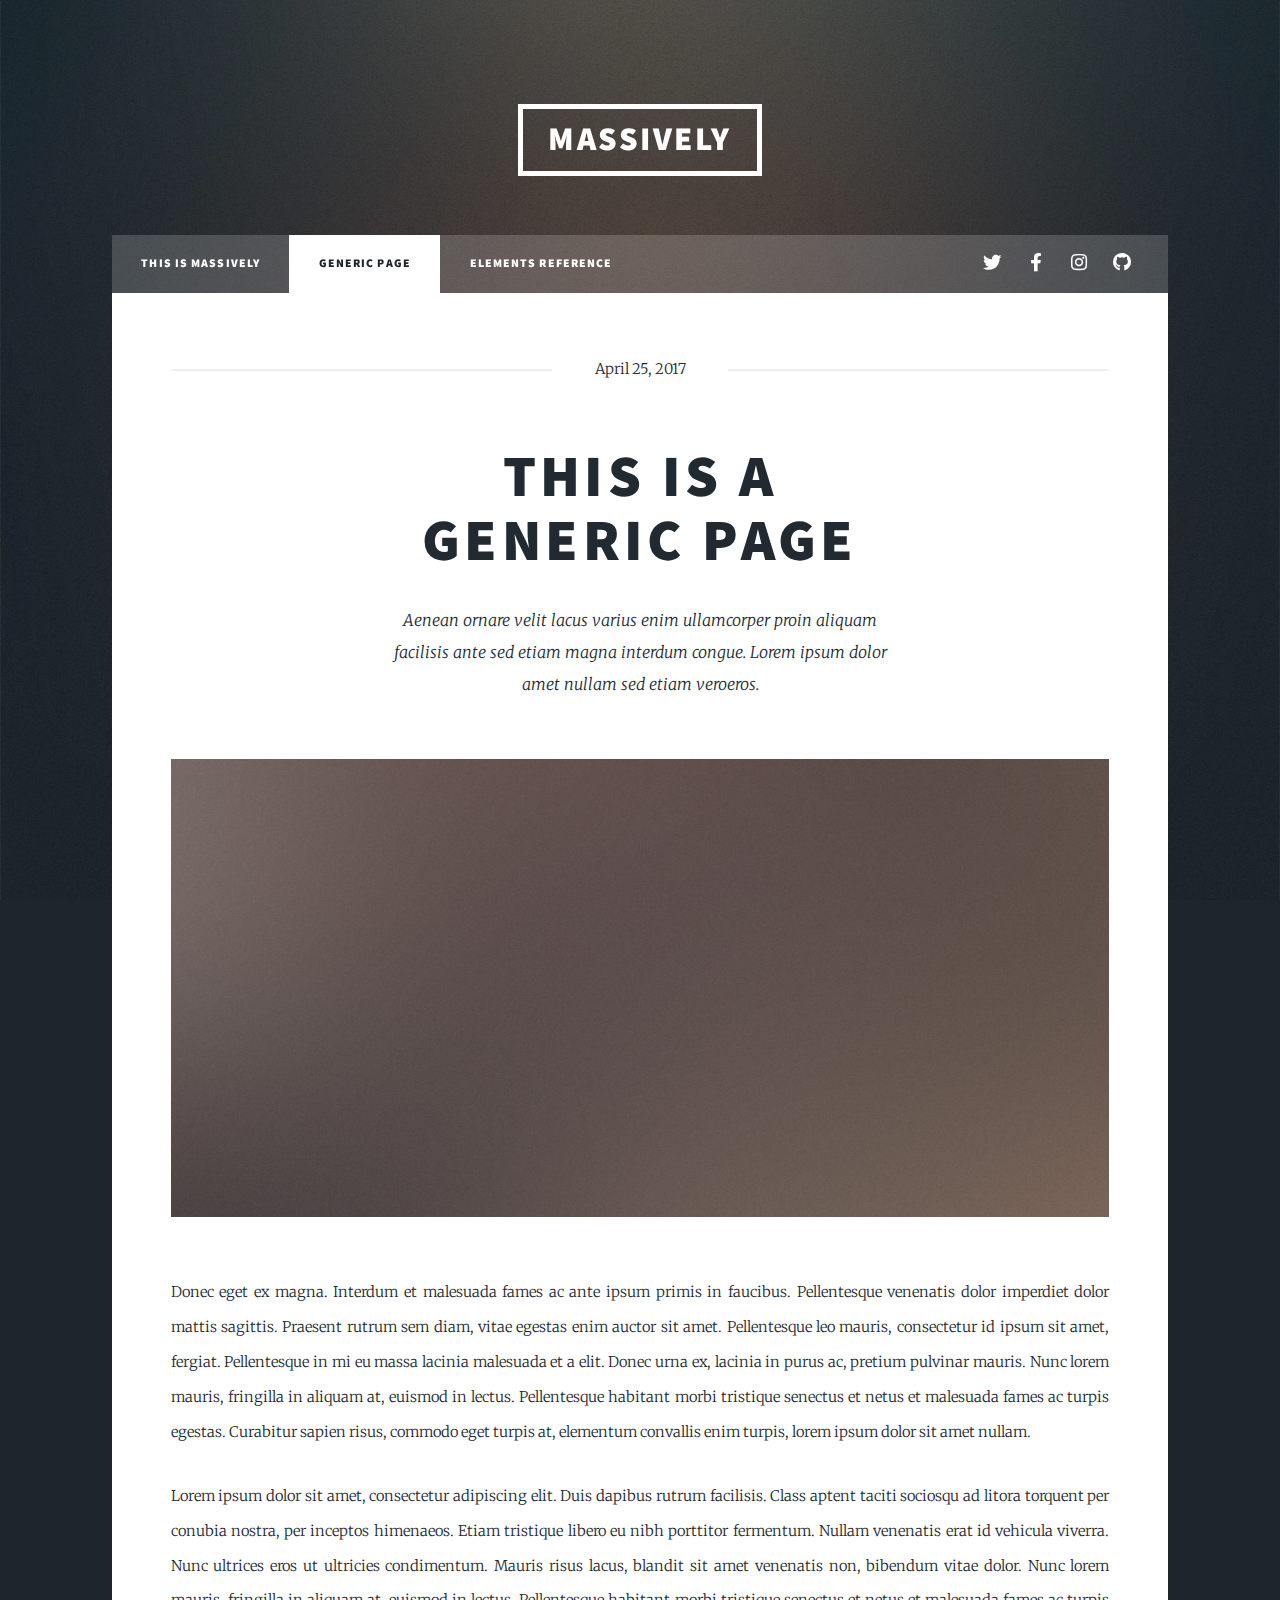
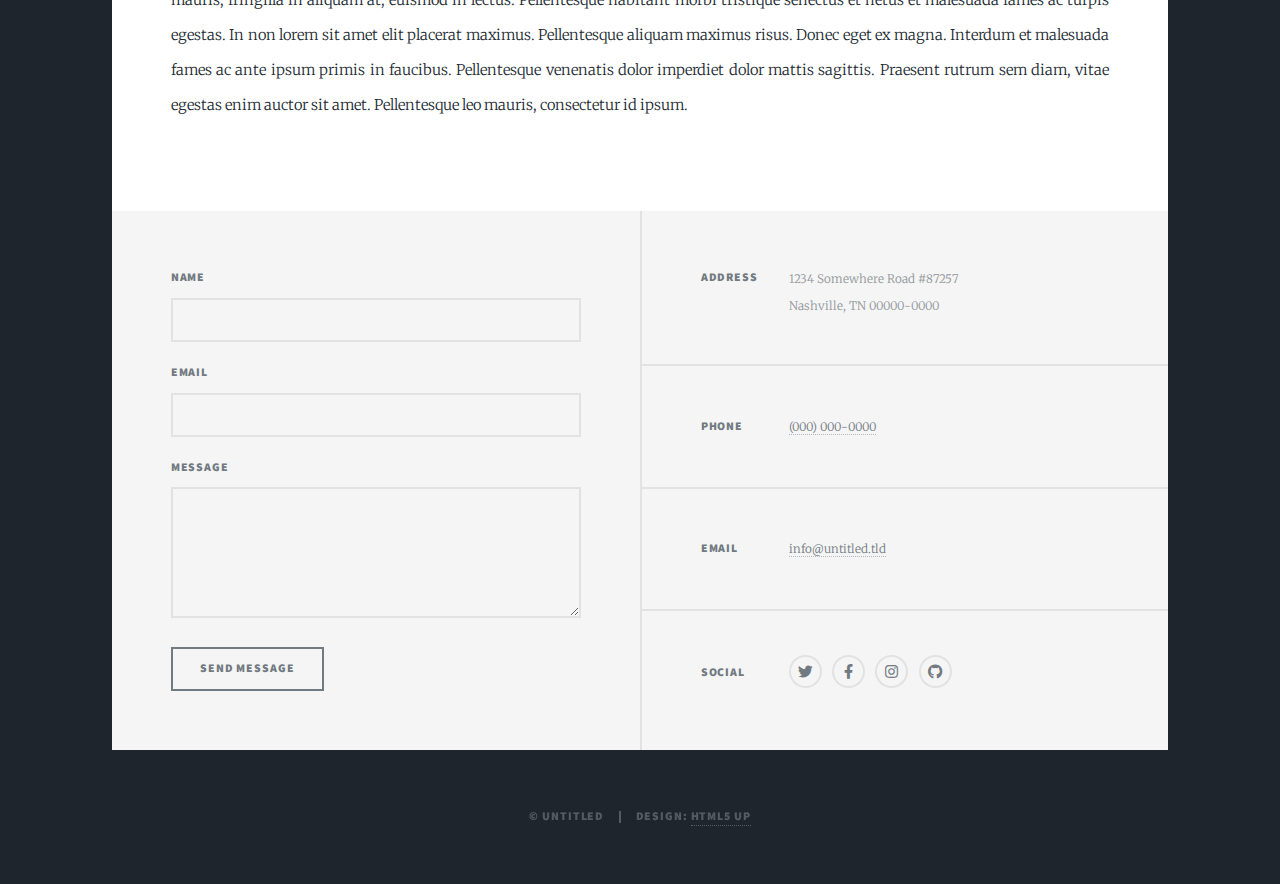
==== generic.html @ bb63575a "Add files via upload" ====
<!DOCTYPE HTML>
<!--
	Massively by HTML5 UP
	html5up.net | @ajlkn
	Free for personal and commercial use under the CCA 3.0 license (html5up.net/license)
-->
<html>
	<head>
		<title>Generic Page - Massively by HTML5 UP</title>
		<meta charset="utf-8" />
		<meta name="viewport" content="width=device-width, initial-scale=1, user-scalable=no" />
		<link rel="stylesheet" href="assets/css/main.css" />
		<noscript><link rel="stylesheet" href="assets/css/noscript.css" /></noscript>
	</head>
	<body class="is-preload">

		<!-- Wrapper -->
			<div id="wrapper">

				<!-- Header -->
					<header id="header">
						<a href="index.html" class="logo">Massively</a>
					</header>

				<!-- Nav -->
					<nav id="nav">
						<ul class="links">
							<li><a href="index.html">This is Massively</a></li>
							<li class="active"><a href="generic.html">Generic Page</a></li>
							<li><a href="elements.html">Elements Reference</a></li>
						</ul>
						<ul class="icons">
							<li><a href="#" class="icon brands fa-twitter"><span class="label">Twitter</span></a></li>
							<li><a href="#" class="icon brands fa-facebook-f"><span class="label">Facebook</span></a></li>
							<li><a href="#" class="icon brands fa-instagram"><span class="label">Instagram</span></a></li>
							<li><a href="#" class="icon brands fa-github"><span class="label">GitHub</span></a></li>
						</ul>
					</nav>

				<!-- Main -->
					<div id="main">

						<!-- Post -->
							<section class="post">
								<header class="major">
									<span class="date">April 25, 2017</span>
									<h1>This is a<br />
									Generic Page</h1>
									<p>Aenean ornare velit lacus varius enim ullamcorper proin aliquam<br />
									facilisis ante sed etiam magna interdum congue. Lorem ipsum dolor<br />
									amet nullam sed etiam veroeros.</p>
								</header>
								<div class="image main"><img src="images/pic01.jpg" alt="" /></div>
								<p>Donec eget ex magna. Interdum et malesuada fames ac ante ipsum primis in faucibus. Pellentesque venenatis dolor imperdiet dolor mattis sagittis. Praesent rutrum sem diam, vitae egestas enim auctor sit amet. Pellentesque leo mauris, consectetur id ipsum sit amet, fergiat. Pellentesque in mi eu massa lacinia malesuada et a elit. Donec urna ex, lacinia in purus ac, pretium pulvinar mauris. Nunc lorem mauris, fringilla in aliquam at, euismod in lectus. Pellentesque habitant morbi tristique senectus et netus et malesuada fames ac turpis egestas. Curabitur sapien risus, commodo eget turpis at, elementum convallis enim turpis, lorem ipsum dolor sit amet nullam.</p>
								<p>Lorem ipsum dolor sit amet, consectetur adipiscing elit. Duis dapibus rutrum facilisis. Class aptent taciti sociosqu ad litora torquent per conubia nostra, per inceptos himenaeos. Etiam tristique libero eu nibh porttitor fermentum. Nullam venenatis erat id vehicula viverra. Nunc ultrices eros ut ultricies condimentum. Mauris risus lacus, blandit sit amet venenatis non, bibendum vitae dolor. Nunc lorem mauris, fringilla in aliquam at, euismod in lectus. Pellentesque habitant morbi tristique senectus et netus et malesuada fames ac turpis egestas. In non lorem sit amet elit placerat maximus. Pellentesque aliquam maximus risus. Donec eget ex magna. Interdum et malesuada fames ac ante ipsum primis in faucibus. Pellentesque venenatis dolor imperdiet dolor mattis sagittis. Praesent rutrum sem diam, vitae egestas enim auctor sit amet. Pellentesque leo mauris, consectetur id ipsum.</p>
							</section>

					</div>

				<!-- Footer -->
					<footer id="footer">
						<section>
							<form method="post" action="#">
								<div class="fields">
									<div class="field">
										<label for="name">Name</label>
										<input type="text" name="name" id="name" />
									</div>
									<div class="field">
										<label for="email">Email</label>
										<input type="text" name="email" id="email" />
									</div>
									<div class="field">
										<label for="message">Message</label>
										<textarea name="message" id="message" rows="3"></textarea>
									</div>
								</div>
								<ul class="actions">
									<li><input type="submit" value="Send Message" /></li>
								</ul>
							</form>
						</section>
						<section class="split contact">
							<section class="alt">
								<h3>Address</h3>
								<p>1234 Somewhere Road #87257<br />
								Nashville, TN 00000-0000</p>
							</section>
							<section>
								<h3>Phone</h3>
								<p><a href="#">(000) 000-0000</a></p>
							</section>
							<section>
								<h3>Email</h3>
								<p><a href="#">info@untitled.tld</a></p>
							</section>
							<section>
								<h3>Social</h3>
								<ul class="icons alt">
									<li><a href="#" class="icon brands alt fa-twitter"><span class="label">Twitter</span></a></li>
									<li><a href="#" class="icon brands alt fa-facebook-f"><span class="label">Facebook</span></a></li>
									<li><a href="#" class="icon brands alt fa-instagram"><span class="label">Instagram</span></a></li>
									<li><a href="#" class="icon brands alt fa-github"><span class="label">GitHub</span></a></li>
								</ul>
							</section>
						</section>
					</footer>

				<!-- Copyright -->
					<div id="copyright">
						<ul><li>&copy; Untitled</li><li>Design: <a href="https://html5up.net">HTML5 UP</a></li></ul>
					</div>

			</div>

		<!-- Scripts -->
			<script src="assets/js/jquery.min.js"></script>
			<script src="assets/js/jquery.scrollex.min.js"></script>
			<script src="assets/js/jquery.scrolly.min.js"></script>
			<script src="assets/js/browser.min.js"></script>
			<script src="assets/js/breakpoints.min.js"></script>
			<script src="assets/js/util.js"></script>
			<script src="assets/js/main.js"></script>

	</body>
</html>
---- assets/css/main.css ----
@import url(fontawesome-all.min.css);
@import url("https://fonts.googleapis.com/css?family=Merriweather:300,700,300italic,700italic|Source+Sans+Pro:900");

/*
	Massively by HTML5 UP
	html5up.net | @ajlkn
	Free for personal and commercial use under the CCA 3.0 license (html5up.net/license)
*/

html, body, div, span, applet, object,
iframe, h1, h2, h3, h4, h5, h6, p, blockquote,
pre, a, abbr, acronym, address, big, cite,
code, del, dfn, em, img, ins, kbd, q, s, samp,
small, strike, strong, sub, sup, tt, var, b,
u, i, center, dl, dt, dd, ol, ul, li, fieldset,
form, label, legend, table, caption, tbody,
tfoot, thead, tr, th, td, article, aside,
canvas, details, embed, figure, figcaption,
footer, header, hgroup, menu, nav, output, ruby,
section, summary, time, mark, audio, video {
	margin: 0;
	padding: 0;
	border: 0;
	font-size: 100%;
	font: inherit;
	vertical-align: baseline;}

article, aside, details, figcaption, figure,
footer, header, hgroup, menu, nav, section {
	display: block;}

body {
	line-height: 1;
}

ol, ul {
	list-style: none;
}

blockquote, q {
	quotes: none;
}

	blockquote:before, blockquote:after, q:before, q:after {
		content: '';
		content: none;
	}

table {
	border-collapse: collapse;
	border-spacing: 0;
}

body {
	-webkit-text-size-adjust: none;
}

mark {
	background-color: transparent;
	color: inherit;
}

input::-moz-focus-inner {
	border: 0;
	padding: 0;
}

input, select, textarea {
	-moz-appearance: none;
	-webkit-appearance: none;
	-ms-appearance: none;
	appearance: none;
}

/* Basic */

	@-ms-viewport {
		width: device-width;
	}

	body {
		-ms-overflow-style: scrollbar;
	}

	@media screen and (max-width: 480px) {

		html, body {
			min-width: 320px;
		}

	}

	html {
		box-sizing: border-box;
	}

	*, *:before, *:after {
		box-sizing: inherit;
	}

	body {
		background-color: #1e252d;
	}

		body.is-preload *, body.is-preload *:before, body.is-preload *:after {
			-moz-animation: none !important;
			-webkit-animation: none !important;
			-ms-animation: none !important;
			animation: none !important;
			-moz-transition: none !important;
			-webkit-transition: none !important;
			-ms-transition: none !important;
			transition: none !important;
		}

/* Type */

	html {
		font-size: 16pt;
	}

		@media screen and (max-width: 1680px) {

			html {
				font-size: 12pt;
			}

		}

		@media screen and (max-width: 1280px) {

			html {
				font-size: 11pt;
			}

		}

		@media screen and (max-width: 360px) {

			html {
				font-size: 10pt;
			}

		}

	body {
		color: #212931;
	}

	body, input, select, textarea {
		font-family: "Merriweather", Georgia, serif;
		font-weight: 300;
		font-size: 1rem;
		line-height: 2.375;
	}

	a {
		-moz-transition: color 0.2s ease-in-out, background-color 0.2s ease-in-out, border-color 0.2s ease-in-out, box-shadow 0.2s ease-in-out;
		-webkit-transition: color 0.2s ease-in-out, background-color 0.2s ease-in-out, border-color 0.2s ease-in-out, box-shadow 0.2s ease-in-out;
		-ms-transition: color 0.2s ease-in-out, background-color 0.2s ease-in-out, border-color 0.2s ease-in-out, box-shadow 0.2s ease-in-out;
		transition: color 0.2s ease-in-out, background-color 0.2s ease-in-out, border-color 0.2s ease-in-out, box-shadow 0.2s ease-in-out;
		border-bottom: dotted 1px;
		text-decoration: none;
	}

		a:hover {
			border-bottom-color: transparent;
		}

	strong, b {
		font-weight: 600;
	}

	em, i {
		font-style: italic;
	}

	p {
		text-align: justify;
		margin: 0 0 2rem 0;
	}

	h1, h2, h3, h4, h5, h6 {
		font-family: "Source Sans Pro", Helvetica, sans-serif;
		font-weight: 900;
		line-height: 1.5;
		letter-spacing: 0.075em;
		text-transform: uppercase;
		margin: 0 0 1rem 0;
	}

		h1 a, h2 a, h3 a, h4 a, h5 a, h6 a {
			border-bottom: 0;
			color: inherit;
			text-decoration: none;
		}

	h1 {
		font-size: 4rem;
		line-height: 1.1;
		margin: 0 0 2rem 0;
	}

	h2 {
		font-size: 1.75rem;
		line-height: 1.3;
		margin: 0 0 1.5rem 0;
	}

	h3 {
		font-size: 1.25rem;
		margin: 0 0 1.5rem 0;
	}

	h4 {
		font-size: 1rem;
	}

	h5 {
		font-size: 0.9rem;
	}

	h6 {
		font-size: 0.8rem;
	}

	sub {
		font-size: 0.8rem;
		position: relative;
		top: 0.5rem;
	}

	sup {
		font-size: 0.8rem;
		position: relative;
		top: -0.5rem;
	}

	blockquote {
		border-left: solid 4px;
		font-style: italic;
		margin: 0 0 2rem 0;
		padding: 0.5rem 0 0.5rem 2rem;
	}

	code {
		border: solid 2px;
		font-family: "Courier New", monospace;
		font-size: 0.9rem;
		margin: 0 0.25rem;
		padding: 0.25rem 0.65rem;
	}

	pre {
		-webkit-overflow-scrolling: touch;
		font-family: "Courier New", monospace;
		font-size: 0.9rem;
		margin: 0 0 2rem 0;
	}

		pre code {
			display: block;
			line-height: 1.75;
			padding: 1rem 1.5rem;
			overflow-x: auto;
		}

	hr {
		border: 0;
		border-bottom: solid 2px;
		margin: 3rem 0;
	}

		hr.major {
			margin: 5rem 0;
		}

	.align-left {
		text-align: left;
	}

	.align-center {
		text-align: center;
	}

	.align-right {
		text-align: right;
	}

	input, select, textarea {
		color: #212931;
	}

	a {
		color: #212931;
		border-bottom-color: rgba(33, 41, 49, 0.5);
	}

		a:hover {
			border-bottom-color: transparent;
			color: #18bfef !important;
		}

	strong, b {
		color: #212931;
	}

	h1, h2, h3, h4, h5, h6 {
		color: #212931;
	}

	blockquote {
		border-left-color: #eeeeee;
	}

	code {
		background: rgba(220, 220, 220, 0.25);
		border-color: #eeeeee;
	}

	hr {
		border-bottom-color: #eeeeee;
	}

/* Row */

	.row {
		display: flex;
		flex-wrap: wrap;
		box-sizing: border-box;
		align-items: stretch;
	}

		.row > * {
			box-sizing: border-box;
		}

		.row.gtr-uniform > * > :last-child {
			margin-bottom: 0;
		}

		.row.aln-left {
			justify-content: flex-start;
		}

		.row.aln-center {
			justify-content: center;
		}

		.row.aln-right {
			justify-content: flex-end;
		}

		.row.aln-top {
			align-items: flex-start;
		}

		.row.aln-middle {
			align-items: center;
		}

		.row.aln-bottom {
			align-items: flex-end;
		}

		.row > .imp {
			order: -1;
		}

		.row > .col-1 {
			width: 8.33333%;
		}

		.row > .off-1 {
			margin-left: 8.33333%;
		}

		.row > .col-2 {
			width: 16.66667%;
		}

		.row > .off-2 {
			margin-left: 16.66667%;
		}

		.row > .col-3 {
			width: 25%;
		}

		.row > .off-3 {
			margin-left: 25%;
		}

		.row > .col-4 {
			width: 33.33333%;
		}

		.row > .off-4 {
			margin-left: 33.33333%;
		}

		.row > .col-5 {
			width: 41.66667%;
		}

		.row > .off-5 {
			margin-left: 41.66667%;
		}

		.row > .col-6 {
			width: 50%;
		}

		.row > .off-6 {
			margin-left: 50%;
		}

		.row > .col-7 {
			width: 58.33333%;
		}

		.row > .off-7 {
			margin-left: 58.33333%;
		}

		.row > .col-8 {
			width: 66.66667%;
		}

		.row > .off-8 {
			margin-left: 66.66667%;
		}

		.row > .col-9 {
			width: 75%;
		}

		.row > .off-9 {
			margin-left: 75%;
		}

		.row > .col-10 {
			width: 83.33333%;
		}

		.row > .off-10 {
			margin-left: 83.33333%;
		}

		.row > .col-11 {
			width: 91.66667%;
		}

		.row > .off-11 {
			margin-left: 91.66667%;
		}

		.row > .col-12 {
			width: 100%;
		}

		.row > .off-12 {
			margin-left: 100%;
		}

		.row.gtr-0 {
			margin-top: 0;
			margin-left: 0rem;
		}

			.row.gtr-0 > * {
				padding: 0 0 0 0rem;
			}

			.row.gtr-0.gtr-uniform {
				margin-top: 0rem;
			}

				.row.gtr-0.gtr-uniform > * {
					padding-top: 0rem;
				}

		.row.gtr-25 {
			margin-top: 0;
			margin-left: -0.375rem;
		}

			.row.gtr-25 > * {
				padding: 0 0 0 0.375rem;
			}

			.row.gtr-25.gtr-uniform {
				margin-top: -0.375rem;
			}

				.row.gtr-25.gtr-uniform > * {
					padding-top: 0.375rem;
				}

		.row.gtr-50 {
			margin-top: 0;
			margin-left: -0.75rem;
		}

			.row.gtr-50 > * {
				padding: 0 0 0 0.75rem;
			}

			.row.gtr-50.gtr-uniform {
				margin-top: -0.75rem;
			}

				.row.gtr-50.gtr-uniform > * {
					padding-top: 0.75rem;
				}

		.row {
			margin-top: 0;
			margin-left: -1.5rem;
		}

			.row > * {
				padding: 0 0 0 1.5rem;
			}

			.row.gtr-uniform {
				margin-top: -1.5rem;
			}

				.row.gtr-uniform > * {
					padding-top: 1.5rem;
				}

		.row.gtr-150 {
			margin-top: 0;
			margin-left: -2.25rem;
		}

			.row.gtr-150 > * {
				padding: 0 0 0 2.25rem;
			}

			.row.gtr-150.gtr-uniform {
				margin-top: -2.25rem;
			}

				.row.gtr-150.gtr-uniform > * {
					padding-top: 2.25rem;
				}

		.row.gtr-200 {
			margin-top: 0;
			margin-left: -3rem;
		}

			.row.gtr-200 > * {
				padding: 0 0 0 3rem;
			}

			.row.gtr-200.gtr-uniform {
				margin-top: -3rem;
			}

				.row.gtr-200.gtr-uniform > * {
					padding-top: 3rem;
				}

		@media screen and (max-width: 1680px) {

			.row {
				display: flex;
				flex-wrap: wrap;
				box-sizing: border-box;
				align-items: stretch;
			}

				.row > * {
					box-sizing: border-box;
				}

				.row.gtr-uniform > * > :last-child {
					margin-bottom: 0;
				}

				.row.aln-left {
					justify-content: flex-start;
				}

				.row.aln-center {
					justify-content: center;
				}

				.row.aln-right {
					justify-content: flex-end;
				}

				.row.aln-top {
					align-items: flex-start;
				}

				.row.aln-middle {
					align-items: center;
				}

				.row.aln-bottom {
					align-items: flex-end;
				}

				.row > .imp-xlarge {
					order: -1;
				}

				.row > .col-1-xlarge {
					width: 8.33333%;
				}

				.row > .off-1-xlarge {
					margin-left: 8.33333%;
				}

				.row > .col-2-xlarge {
					width: 16.66667%;
				}

				.row > .off-2-xlarge {
					margin-left: 16.66667%;
				}

				.row > .col-3-xlarge {
					width: 25%;
				}

				.row > .off-3-xlarge {
					margin-left: 25%;
				}

				.row > .col-4-xlarge {
					width: 33.33333%;
				}

				.row > .off-4-xlarge {
					margin-left: 33.33333%;
				}

				.row > .col-5-xlarge {
					width: 41.66667%;
				}

				.row > .off-5-xlarge {
					margin-left: 41.66667%;
				}

				.row > .col-6-xlarge {
					width: 50%;
				}

				.row > .off-6-xlarge {
					margin-left: 50%;
				}

				.row > .col-7-xlarge {
					width: 58.33333%;
				}

				.row > .off-7-xlarge {
					margin-left: 58.33333%;
				}

				.row > .col-8-xlarge {
					width: 66.66667%;
				}

				.row > .off-8-xlarge {
					margin-left: 66.66667%;
				}

				.row > .col-9-xlarge {
					width: 75%;
				}

				.row > .off-9-xlarge {
					margin-left: 75%;
				}

				.row > .col-10-xlarge {
					width: 83.33333%;
				}

				.row > .off-10-xlarge {
					margin-left: 83.33333%;
				}

				.row > .col-11-xlarge {
					width: 91.66667%;
				}

				.row > .off-11-xlarge {
					margin-left: 91.66667%;
				}

				.row > .col-12-xlarge {
					width: 100%;
				}

				.row > .off-12-xlarge {
					margin-left: 100%;
				}

				.row.gtr-0 {
					margin-top: 0;
					margin-left: 0rem;
				}

					.row.gtr-0 > * {
						padding: 0 0 0 0rem;
					}

					.row.gtr-0.gtr-uniform {
						margin-top: 0rem;
					}

						.row.gtr-0.gtr-uniform > * {
							padding-top: 0rem;
						}

				.row.gtr-25 {
					margin-top: 0;
					margin-left: -0.375rem;
				}

					.row.gtr-25 > * {
						padding: 0 0 0 0.375rem;
					}

					.row.gtr-25.gtr-uniform {
						margin-top: -0.375rem;
					}

						.row.gtr-25.gtr-uniform > * {
							padding-top: 0.375rem;
						}

				.row.gtr-50 {
					margin-top: 0;
					margin-left: -0.75rem;
				}

					.row.gtr-50 > * {
						padding: 0 0 0 0.75rem;
					}

					.row.gtr-50.gtr-uniform {
						margin-top: -0.75rem;
					}

						.row.gtr-50.gtr-uniform > * {
							padding-top: 0.75rem;
						}

				.row {
					margin-top: 0;
					margin-left: -1.5rem;
				}

					.row > * {
						padding: 0 0 0 1.5rem;
					}

					.row.gtr-uniform {
						margin-top: -1.5rem;
					}

						.row.gtr-uniform > * {
							padding-top: 1.5rem;
						}

				.row.gtr-150 {
					margin-top: 0;
					margin-left: -2.25rem;
				}

					.row.gtr-150 > * {
						padding: 0 0 0 2.25rem;
					}

					.row.gtr-150.gtr-uniform {
						margin-top: -2.25rem;
					}

						.row.gtr-150.gtr-uniform > * {
							padding-top: 2.25rem;
						}

				.row.gtr-200 {
					margin-top: 0;
					margin-left: -3rem;
				}

					.row.gtr-200 > * {
						padding: 0 0 0 3rem;
					}

					.row.gtr-200.gtr-uniform {
						margin-top: -3rem;
					}

						.row.gtr-200.gtr-uniform > * {
							padding-top: 3rem;
						}

		}

		@media screen and (max-width: 1280px) {

			.row {
				display: flex;
				flex-wrap: wrap;
				box-sizing: border-box;
				align-items: stretch;
			}

				.row > * {
					box-sizing: border-box;
				}

				.row.gtr-uniform > * > :last-child {
					margin-bottom: 0;
				}

				.row.aln-left {
					justify-content: flex-start;
				}

				.row.aln-center {
					justify-content: center;
				}

				.row.aln-right {
					justify-content: flex-end;
				}

				.row.aln-top {
					align-items: flex-start;
				}

				.row.aln-middle {
					align-items: center;
				}

				.row.aln-bottom {
					align-items: flex-end;
				}

				.row > .imp-large {
					order: -1;
				}

				.row > .col-1-large {
					width: 8.33333%;
				}

				.row > .off-1-large {
					margin-left: 8.33333%;
				}

				.row > .col-2-large {
					width: 16.66667%;
				}

				.row > .off-2-large {
					margin-left: 16.66667%;
				}

				.row > .col-3-large {
					width: 25%;
				}

				.row > .off-3-large {
					margin-left: 25%;
				}

				.row > .col-4-large {
					width: 33.33333%;
				}

				.row > .off-4-large {
					margin-left: 33.33333%;
				}

				.row > .col-5-large {
					width: 41.66667%;
				}

				.row > .off-5-large {
					margin-left: 41.66667%;
				}

				.row > .col-6-large {
					width: 50%;
				}

				.row > .off-6-large {
					margin-left: 50%;
				}

				.row > .col-7-large {
					width: 58.33333%;
				}

				.row > .off-7-large {
					margin-left: 58.33333%;
				}

				.row > .col-8-large {
					width: 66.66667%;
				}

				.row > .off-8-large {
					margin-left: 66.66667%;
				}

				.row > .col-9-large {
					width: 75%;
				}

				.row > .off-9-large {
					margin-left: 75%;
				}

				.row > .col-10-large {
					width: 83.33333%;
				}

				.row > .off-10-large {
					margin-left: 83.33333%;
				}

				.row > .col-11-large {
					width: 91.66667%;
				}

				.row > .off-11-large {
					margin-left: 91.66667%;
				}

				.row > .col-12-large {
					width: 100%;
				}

				.row > .off-12-large {
					margin-left: 100%;
				}

				.row.gtr-0 {
					margin-top: 0;
					margin-left: 0rem;
				}

					.row.gtr-0 > * {
						padding: 0 0 0 0rem;
					}

					.row.gtr-0.gtr-uniform {
						margin-top: 0rem;
					}

						.row.gtr-0.gtr-uniform > * {
							padding-top: 0rem;
						}

				.row.gtr-25 {
					margin-top: 0;
					margin-left: -0.375rem;
				}

					.row.gtr-25 > * {
						padding: 0 0 0 0.375rem;
					}

					.row.gtr-25.gtr-uniform {
						margin-top: -0.375rem;
					}

						.row.gtr-25.gtr-uniform > * {
							padding-top: 0.375rem;
						}

				.row.gtr-50 {
					margin-top: 0;
					margin-left: -0.75rem;
				}

					.row.gtr-50 > * {
						padding: 0 0 0 0.75rem;
					}

					.row.gtr-50.gtr-uniform {
						margin-top: -0.75rem;
					}

						.row.gtr-50.gtr-uniform > * {
							padding-top: 0.75rem;
						}

				.row {
					margin-top: 0;
					margin-left: -1.5rem;
				}

					.row > * {
						padding: 0 0 0 1.5rem;
					}

					.row.gtr-uniform {
						margin-top: -1.5rem;
					}

						.row.gtr-uniform > * {
							padding-top: 1.5rem;
						}

				.row.gtr-150 {
					margin-top: 0;
					margin-left: -2.25rem;
				}

					.row.gtr-150 > * {
						padding: 0 0 0 2.25rem;
					}

					.row.gtr-150.gtr-uniform {
						margin-top: -2.25rem;
					}

						.row.gtr-150.gtr-uniform > * {
							padding-top: 2.25rem;
						}

				.row.gtr-200 {
					margin-top: 0;
					margin-left: -3rem;
				}

					.row.gtr-200 > * {
						padding: 0 0 0 3rem;
					}

					.row.gtr-200.gtr-uniform {
						margin-top: -3rem;
					}

						.row.gtr-200.gtr-uniform > * {
							padding-top: 3rem;
						}

		}

		@media screen and (max-width: 980px) {

			.row {
				display: flex;
				flex-wrap: wrap;
				box-sizing: border-box;
				align-items: stretch;
			}

				.row > * {
					box-sizing: border-box;
				}

				.row.gtr-uniform > * > :last-child {
					margin-bottom: 0;
				}

				.row.aln-left {
					justify-content: flex-start;
				}

				.row.aln-center {
					justify-content: center;
				}

				.row.aln-right {
					justify-content: flex-end;
				}

				.row.aln-top {
					align-items: flex-start;
				}

				.row.aln-middle {
					align-items: center;
				}

				.row.aln-bottom {
					align-items: flex-end;
				}

				.row > .imp-medium {
					order: -1;
				}

				.row > .col-1-medium {
					width: 8.33333%;
				}

				.row > .off-1-medium {
					margin-left: 8.33333%;
				}

				.row > .col-2-medium {
					width: 16.66667%;
				}

				.row > .off-2-medium {
					margin-left: 16.66667%;
				}

				.row > .col-3-medium {
					width: 25%;
				}

				.row > .off-3-medium {
					margin-left: 25%;
				}

				.row > .col-4-medium {
					width: 33.33333%;
				}

				.row > .off-4-medium {
					margin-left: 33.33333%;
				}

				.row > .col-5-medium {
					width: 41.66667%;
				}

				.row > .off-5-medium {
					margin-left: 41.66667%;
				}

				.row > .col-6-medium {
					width: 50%;
				}

				.row > .off-6-medium {
					margin-left: 50%;
				}

				.row > .col-7-medium {
					width: 58.33333%;
				}

				.row > .off-7-medium {
					margin-left: 58.33333%;
				}

				.row > .col-8-medium {
					width: 66.66667%;
				}

				.row > .off-8-medium {
					margin-left: 66.66667%;
				}

				.row > .col-9-medium {
					width: 75%;
				}

				.row > .off-9-medium {
					margin-left: 75%;
				}

				.row > .col-10-medium {
					width: 83.33333%;
				}

				.row > .off-10-medium {
					margin-left: 83.33333%;
				}

				.row > .col-11-medium {
					width: 91.66667%;
				}

				.row > .off-11-medium {
					margin-left: 91.66667%;
				}

				.row > .col-12-medium {
					width: 100%;
				}

				.row > .off-12-medium {
					margin-left: 100%;
				}

				.row.gtr-0 {
					margin-top: 0;
					margin-left: 0rem;
				}

					.row.gtr-0 > * {
						padding: 0 0 0 0rem;
					}

					.row.gtr-0.gtr-uniform {
						margin-top: 0rem;
					}

						.row.gtr-0.gtr-uniform > * {
							padding-top: 0rem;
						}

				.row.gtr-25 {
					margin-top: 0;
					margin-left: -0.375rem;
				}

					.row.gtr-25 > * {
						padding: 0 0 0 0.375rem;
					}

					.row.gtr-25.gtr-uniform {
						margin-top: -0.375rem;
					}

						.row.gtr-25.gtr-uniform > * {
							padding-top: 0.375rem;
						}

				.row.gtr-50 {
					margin-top: 0;
					margin-left: -0.75rem;
				}

					.row.gtr-50 > * {
						padding: 0 0 0 0.75rem;
					}

					.row.gtr-50.gtr-uniform {
						margin-top: -0.75rem;
					}

						.row.gtr-50.gtr-uniform > * {
							padding-top: 0.75rem;
						}

				.row {
					margin-top: 0;
					margin-left: -1.5rem;
				}

					.row > * {
						padding: 0 0 0 1.5rem;
					}

					.row.gtr-uniform {
						margin-top: -1.5rem;
					}

						.row.gtr-uniform > * {
							padding-top: 1.5rem;
						}

				.row.gtr-150 {
					margin-top: 0;
					margin-left: -2.25rem;
				}

					.row.gtr-150 > * {
						padding: 0 0 0 2.25rem;
					}

					.row.gtr-150.gtr-uniform {
						margin-top: -2.25rem;
					}

						.row.gtr-150.gtr-uniform > * {
							padding-top: 2.25rem;
						}

				.row.gtr-200 {
					margin-top: 0;
					margin-left: -3rem;
				}

					.row.gtr-200 > * {
						padding: 0 0 0 3rem;
					}

					.row.gtr-200.gtr-uniform {
						margin-top: -3rem;
					}

						.row.gtr-200.gtr-uniform > * {
							padding-top: 3rem;
						}

		}

		@media screen and (max-width: 736px) {

			.row {
				display: flex;
				flex-wrap: wrap;
				box-sizing: border-box;
				align-items: stretch;
			}

				.row > * {
					box-sizing: border-box;
				}

				.row.gtr-uniform > * > :last-child {
					margin-bottom: 0;
				}

				.row.aln-left {
					justify-content: flex-start;
				}

				.row.aln-center {
					justify-content: center;
				}

				.row.aln-right {
					justify-content: flex-end;
				}

				.row.aln-top {
					align-items: flex-start;
				}

				.row.aln-middle {
					align-items: center;
				}

				.row.aln-bottom {
					align-items: flex-end;
				}

				.row > .imp-small {
					order: -1;
				}

				.row > .col-1-small {
					width: 8.33333%;
				}

				.row > .off-1-small {
					margin-left: 8.33333%;
				}

				.row > .col-2-small {
					width: 16.66667%;
				}

				.row > .off-2-small {
					margin-left: 16.66667%;
				}

				.row > .col-3-small {
					width: 25%;
				}

				.row > .off-3-small {
					margin-left: 25%;
				}

				.row > .col-4-small {
					width: 33.33333%;
				}

				.row > .off-4-small {
					margin-left: 33.33333%;
				}

				.row > .col-5-small {
					width: 41.66667%;
				}

				.row > .off-5-small {
					margin-left: 41.66667%;
				}

				.row > .col-6-small {
					width: 50%;
				}

				.row > .off-6-small {
					margin-left: 50%;
				}

				.row > .col-7-small {
					width: 58.33333%;
				}

				.row > .off-7-small {
					margin-left: 58.33333%;
				}

				.row > .col-8-small {
					width: 66.66667%;
				}

				.row > .off-8-small {
					margin-left: 66.66667%;
				}

				.row > .col-9-small {
					width: 75%;
				}

				.row > .off-9-small {
					margin-left: 75%;
				}

				.row > .col-10-small {
					width: 83.33333%;
				}

				.row > .off-10-small {
					margin-left: 83.33333%;
				}

				.row > .col-11-small {
					width: 91.66667%;
				}

				.row > .off-11-small {
					margin-left: 91.66667%;
				}

				.row > .col-12-small {
					width: 100%;
				}

				.row > .off-12-small {
					margin-left: 100%;
				}

				.row.gtr-0 {
					margin-top: 0;
					margin-left: 0rem;
				}

					.row.gtr-0 > * {
						padding: 0 0 0 0rem;
					}

					.row.gtr-0.gtr-uniform {
						margin-top: 0rem;
					}

						.row.gtr-0.gtr-uniform > * {
							padding-top: 0rem;
						}

				.row.gtr-25 {
					margin-top: 0;
					margin-left: -0.375rem;
				}

					.row.gtr-25 > * {
						padding: 0 0 0 0.375rem;
					}

					.row.gtr-25.gtr-uniform {
						margin-top: -0.375rem;
					}

						.row.gtr-25.gtr-uniform > * {
							padding-top: 0.375rem;
						}

				.row.gtr-50 {
					margin-top: 0;
					margin-left: -0.75rem;
				}

					.row.gtr-50 > * {
						padding: 0 0 0 0.75rem;
					}

					.row.gtr-50.gtr-uniform {
						margin-top: -0.75rem;
					}

						.row.gtr-50.gtr-uniform > * {
							padding-top: 0.75rem;
						}

				.row {
					margin-top: 0;
					margin-left: -1.5rem;
				}

					.row > * {
						padding: 0 0 0 1.5rem;
					}

					.row.gtr-uniform {
						margin-top: -1.5rem;
					}

						.row.gtr-uniform > * {
							padding-top: 1.5rem;
						}

				.row.gtr-150 {
					margin-top: 0;
					margin-left: -2.25rem;
				}

					.row.gtr-150 > * {
						padding: 0 0 0 2.25rem;
					}

					.row.gtr-150.gtr-uniform {
						margin-top: -2.25rem;
					}

						.row.gtr-150.gtr-uniform > * {
							padding-top: 2.25rem;
						}

				.row.gtr-200 {
					margin-top: 0;
					margin-left: -3rem;
				}

					.row.gtr-200 > * {
						padding: 0 0 0 3rem;
					}

					.row.gtr-200.gtr-uniform {
						margin-top: -3rem;
					}

						.row.gtr-200.gtr-uniform > * {
							padding-top: 3rem;
						}

		}

		@media screen and (max-width: 480px) {

			.row {
				display: flex;
				flex-wrap: wrap;
				box-sizing: border-box;
				align-items: stretch;
			}

				.row > * {
					box-sizing: border-box;
				}

				.row.gtr-uniform > * > :last-child {
					margin-bottom: 0;
				}

				.row.aln-left {
					justify-content: flex-start;
				}

				.row.aln-center {
					justify-content: center;
				}

				.row.aln-right {
					justify-content: flex-end;
				}

				.row.aln-top {
					align-items: flex-start;
				}

				.row.aln-middle {
					align-items: center;
				}

				.row.aln-bottom {
					align-items: flex-end;
				}

				.row > .imp-xsmall {
					order: -1;
				}

				.row > .col-1-xsmall {
					width: 8.33333%;
				}

				.row > .off-1-xsmall {
					margin-left: 8.33333%;
				}

				.row > .col-2-xsmall {
					width: 16.66667%;
				}

				.row > .off-2-xsmall {
					margin-left: 16.66667%;
				}

				.row > .col-3-xsmall {
					width: 25%;
				}

				.row > .off-3-xsmall {
					margin-left: 25%;
				}

				.row > .col-4-xsmall {
					width: 33.33333%;
				}

				.row > .off-4-xsmall {
					margin-left: 33.33333%;
				}

				.row > .col-5-xsmall {
					width: 41.66667%;
				}

				.row > .off-5-xsmall {
					margin-left: 41.66667%;
				}

				.row > .col-6-xsmall {
					width: 50%;
				}

				.row > .off-6-xsmall {
					margin-left: 50%;
				}

				.row > .col-7-xsmall {
					width: 58.33333%;
				}

				.row > .off-7-xsmall {
					margin-left: 58.33333%;
				}

				.row > .col-8-xsmall {
					width: 66.66667%;
				}

				.row > .off-8-xsmall {
					margin-left: 66.66667%;
				}

				.row > .col-9-xsmall {
					width: 75%;
				}

				.row > .off-9-xsmall {
					margin-left: 75%;
				}

				.row > .col-10-xsmall {
					width: 83.33333%;
				}

				.row > .off-10-xsmall {
					margin-left: 83.33333%;
				}

				.row > .col-11-xsmall {
					width: 91.66667%;
				}

				.row > .off-11-xsmall {
					margin-left: 91.66667%;
				}

				.row > .col-12-xsmall {
					width: 100%;
				}

				.row > .off-12-xsmall {
					margin-left: 100%;
				}

				.row.gtr-0 {
					margin-top: 0;
					margin-left: 0rem;
				}

					.row.gtr-0 > * {
						padding: 0 0 0 0rem;
					}

					.row.gtr-0.gtr-uniform {
						margin-top: 0rem;
					}

						.row.gtr-0.gtr-uniform > * {
							padding-top: 0rem;
						}

				.row.gtr-25 {
					margin-top: 0;
					margin-left: -0.375rem;
				}

					.row.gtr-25 > * {
						padding: 0 0 0 0.375rem;
					}

					.row.gtr-25.gtr-uniform {
						margin-top: -0.375rem;
					}

						.row.gtr-25.gtr-uniform > * {
							padding-top: 0.375rem;
						}

				.row.gtr-50 {
					margin-top: 0;
					margin-left: -0.75rem;
				}

					.row.gtr-50 > * {
						padding: 0 0 0 0.75rem;
					}

					.row.gtr-50.gtr-uniform {
						margin-top: -0.75rem;
					}

						.row.gtr-50.gtr-uniform > * {
							padding-top: 0.75rem;
						}

				.row {
					margin-top: 0;
					margin-left: -1.5rem;
				}

					.row > * {
						padding: 0 0 0 1.5rem;
					}

					.row.gtr-uniform {
						margin-top: -1.5rem;
					}

						.row.gtr-uniform > * {
							padding-top: 1.5rem;
						}

				.row.gtr-150 {
					margin-top: 0;
					margin-left: -2.25rem;
				}

					.row.gtr-150 > * {
						padding: 0 0 0 2.25rem;
					}

					.row.gtr-150.gtr-uniform {
						margin-top: -2.25rem;
					}

						.row.gtr-150.gtr-uniform > * {
							padding-top: 2.25rem;
						}

				.row.gtr-200 {
					margin-top: 0;
					margin-left: -3rem;
				}

					.row.gtr-200 > * {
						padding: 0 0 0 3rem;
					}

					.row.gtr-200.gtr-uniform {
						margin-top: -3rem;
					}

						.row.gtr-200.gtr-uniform > * {
							padding-top: 3rem;
						}

		}

		@media screen and (max-width: 360px) {

			.row {
				display: flex;
				flex-wrap: wrap;
				box-sizing: border-box;
				align-items: stretch;
			}

				.row > * {
					box-sizing: border-box;
				}

				.row.gtr-uniform > * > :last-child {
					margin-bottom: 0;
				}

				.row.aln-left {
					justify-content: flex-start;
				}

				.row.aln-center {
					justify-content: center;
				}

				.row.aln-right {
					justify-content: flex-end;
				}

				.row.aln-top {
					align-items: flex-start;
				}

				.row.aln-middle {
					align-items: center;
				}

				.row.aln-bottom {
					align-items: flex-end;
				}

				.row > .imp-xxsmall {
					order: -1;
				}

				.row > .col-1-xxsmall {
					width: 8.33333%;
				}

				.row > .off-1-xxsmall {
					margin-left: 8.33333%;
				}

				.row > .col-2-xxsmall {
					width: 16.66667%;
				}

				.row > .off-2-xxsmall {
					margin-left: 16.66667%;
				}

				.row > .col-3-xxsmall {
					width: 25%;
				}

				.row > .off-3-xxsmall {
					margin-left: 25%;
				}

				.row > .col-4-xxsmall {
					width: 33.33333%;
				}

				.row > .off-4-xxsmall {
					margin-left: 33.33333%;
				}

				.row > .col-5-xxsmall {
					width: 41.66667%;
				}

				.row > .off-5-xxsmall {
					margin-left: 41.66667%;
				}

				.row > .col-6-xxsmall {
					width: 50%;
				}

				.row > .off-6-xxsmall {
					margin-left: 50%;
				}

				.row > .col-7-xxsmall {
					width: 58.33333%;
				}

				.row > .off-7-xxsmall {
					margin-left: 58.33333%;
				}

				.row > .col-8-xxsmall {
					width: 66.66667%;
				}

				.row > .off-8-xxsmall {
					margin-left: 66.66667%;
				}

				.row > .col-9-xxsmall {
					width: 75%;
				}

				.row > .off-9-xxsmall {
					margin-left: 75%;
				}

				.row > .col-10-xxsmall {
					width: 83.33333%;
				}

				.row > .off-10-xxsmall {
					margin-left: 83.33333%;
				}

				.row > .col-11-xxsmall {
					width: 91.66667%;
				}

				.row > .off-11-xxsmall {
					margin-left: 91.66667%;
				}

				.row > .col-12-xxsmall {
					width: 100%;
				}

				.row > .off-12-xxsmall {
					margin-left: 100%;
				}

				.row.gtr-0 {
					margin-top: 0;
					margin-left: 0rem;
				}

					.row.gtr-0 > * {
						padding: 0 0 0 0rem;
					}

					.row.gtr-0.gtr-uniform {
						margin-top: 0rem;
					}

						.row.gtr-0.gtr-uniform > * {
							padding-top: 0rem;
						}

				.row.gtr-25 {
					margin-top: 0;
					margin-left: -0.375rem;
				}

					.row.gtr-25 > * {
						padding: 0 0 0 0.375rem;
					}

					.row.gtr-25.gtr-uniform {
						margin-top: -0.375rem;
					}

						.row.gtr-25.gtr-uniform > * {
							padding-top: 0.375rem;
						}

				.row.gtr-50 {
					margin-top: 0;
					margin-left: -0.75rem;
				}

					.row.gtr-50 > * {
						padding: 0 0 0 0.75rem;
					}

					.row.gtr-50.gtr-uniform {
						margin-top: -0.75rem;
					}

						.row.gtr-50.gtr-uniform > * {
							padding-top: 0.75rem;
						}

				.row {
					margin-top: 0;
					margin-left: -1.5rem;
				}

					.row > * {
						padding: 0 0 0 1.5rem;
					}

					.row.gtr-uniform {
						margin-top: -1.5rem;
					}

						.row.gtr-uniform > * {
							padding-top: 1.5rem;
						}

				.row.gtr-150 {
					margin-top: 0;
					margin-left: -2.25rem;
				}

					.row.gtr-150 > * {
						padding: 0 0 0 2.25rem;
					}

					.row.gtr-150.gtr-uniform {
						margin-top: -2.25rem;
					}

						.row.gtr-150.gtr-uniform > * {
							padding-top: 2.25rem;
						}

				.row.gtr-200 {
					margin-top: 0;
					margin-left: -3rem;
				}

					.row.gtr-200 > * {
						padding: 0 0 0 3rem;
					}

					.row.gtr-200.gtr-uniform {
						margin-top: -3rem;
					}

						.row.gtr-200.gtr-uniform > * {
							padding-top: 3rem;
						}

		}

/* Box */

	.box {
		border: solid 2px;
		margin-bottom: 2rem;
		padding: 1.5rem;
	}

		.box > :last-child,
		.box > :last-child > :last-child,
		.box > :last-child > :last-child > :last-child {
			margin-bottom: 0;
		}

		.box.alt {
			border: 0;
			border-radius: 0;
			padding: 0;
		}

	.box {
		border-color: #eeeeee;
	}

/* Button */

	input[type="submit"],
	input[type="reset"],
	input[type="button"],
	button,
	.button {
		-moz-appearance: none;
		-webkit-appearance: none;
		-ms-appearance: none;
		appearance: none;
		-moz-transition: background-color 0.2s ease-in-out, box-shadow 0.2s ease-in-out, color 0.2s ease-in-out;
		-webkit-transition: background-color 0.2s ease-in-out, box-shadow 0.2s ease-in-out, color 0.2s ease-in-out;
		-ms-transition: background-color 0.2s ease-in-out, box-shadow 0.2s ease-in-out, color 0.2s ease-in-out;
		transition: background-color 0.2s ease-in-out, box-shadow 0.2s ease-in-out, color 0.2s ease-in-out;
		border: 0;
		border-radius: 0;
		cursor: pointer;
		display: inline-block;
		font-family: "Source Sans Pro", Helvetica, sans-serif;
		font-size: 0.8rem;
		font-weight: 900;
		letter-spacing: 0.075em;
		height: 3rem;
		line-height: 3rem;
		padding: 0 2rem;
		text-align: center;
		text-decoration: none;
		text-transform: uppercase;
		white-space: nowrap;
	}

		input[type="submit"].icon:before,
		input[type="reset"].icon:before,
		input[type="button"].icon:before,
		button.icon:before,
		.button.icon:before {
			margin-right: 0.5rem;
		}

		input[type="submit"].icon.solo,
		input[type="reset"].icon.solo,
		input[type="button"].icon.solo,
		button.icon.solo,
		.button.icon.solo {
			position: relative;
			width: 4rem;
			height: 4rem;
			line-height: 4rem;
			border-radius: 4rem;
			text-indent: 4rem;
			overflow: hidden;
			padding: 0;
			white-space: nowrap;
		}

			input[type="submit"].icon.solo:before,
			input[type="reset"].icon.solo:before,
			input[type="button"].icon.solo:before,
			button.icon.solo:before,
			.button.icon.solo:before {
				position: absolute;
				display: block;
				top: 0;
				left: 0;
				width: inherit;
				height: inherit;
				line-height: inherit;
				font-size: 1.25rem;
				margin-right: 0;
				text-align: center;
				text-indent: 0;
			}

		input[type="submit"].fit,
		input[type="reset"].fit,
		input[type="button"].fit,
		button.fit,
		.button.fit {
			width: 100%;
		}

		input[type="submit"].small,
		input[type="reset"].small,
		input[type="button"].small,
		button.small,
		.button.small {
			font-size: 0.7rem;
			height: 2.5rem;
			line-height: 2.5rem;
			padding: 0 1.5rem;
		}

		input[type="submit"].large,
		input[type="reset"].large,
		input[type="button"].large,
		button.large,
		.button.large {
			font-size: 0.9rem;
			height: 3.5rem;
			line-height: 3.5rem;
			padding: 0 2.75rem;
		}

		@media screen and (max-width: 980px) {

			input[type="submit"],
			input[type="reset"],
			input[type="button"],
			button,
			.button {
				font-size: 0.9rem;
				height: 3.25rem;
				line-height: 3.25rem;
			}

				input[type="submit"].large,
				input[type="reset"].large,
				input[type="button"].large,
				button.large,
				.button.large {
					font-size: 1rem;
					height: 3.75rem;
					line-height: 3.75rem;
				}

		}

		input[type="submit"].disabled, input[type="submit"]:disabled,
		input[type="reset"].disabled,
		input[type="reset"]:disabled,
		input[type="button"].disabled,
		input[type="button"]:disabled,
		button.disabled,
		button:disabled,
		.button.disabled,
		.button:disabled {
			pointer-events: none;
			opacity: 0.25;
		}

	input[type="submit"],
	input[type="reset"],
	input[type="button"],
	button,
	.button {
		background-color: transparent;
		box-shadow: inset 0 0 0 2px #212931;
		color: #212931 !important;
	}

		input[type="submit"]:hover,
		input[type="reset"]:hover,
		input[type="button"]:hover,
		button:hover,
		.button:hover {
			box-shadow: inset 0 0 0 2px #18bfef;
			color: #18bfef !important;
		}

		input[type="submit"].primary,
		input[type="reset"].primary,
		input[type="button"].primary,
		button.primary,
		.button.primary {
			background-color: #212931;
			box-shadow: none;
			color: #ffffff !important;
		}

			input[type="submit"].primary:hover,
			input[type="reset"].primary:hover,
			input[type="button"].primary:hover,
			button.primary:hover,
			.button.primary:hover {
				background-color: #18bfef;
			}

/* Form */

	form {
		margin: 0 0 2rem 0;
	}

		form > :last-child {
			margin-bottom: 0;
		}

		form > .fields {
			display: -moz-flex;
			display: -webkit-flex;
			display: -ms-flex;
			display: flex;
			-moz-flex-wrap: wrap;
			-webkit-flex-wrap: wrap;
			-ms-flex-wrap: wrap;
			flex-wrap: wrap;
			width: calc(100% + 3rem);
			margin: -1.5rem 0 2rem -1.5rem;
		}

			form > .fields > .field {
				-moz-flex-grow: 0;
				-webkit-flex-grow: 0;
				-ms-flex-grow: 0;
				flex-grow: 0;
				-moz-flex-shrink: 0;
				-webkit-flex-shrink: 0;
				-ms-flex-shrink: 0;
				flex-shrink: 0;
				padding: 1.5rem 0 0 1.5rem;
				width: calc(100% - 1.5rem);
			}

				form > .fields > .field.half {
					width: calc(50% - 0.75rem);
				}

				form > .fields > .field.third {
					width: calc(100%/3 - 0.5rem);
				}

				form > .fields > .field.quarter {
					width: calc(25% - 0.375rem);
				}

		@media screen and (max-width: 480px) {

			form > .fields {
				width: calc(100% + 3rem);
				margin: -1.5rem 0 2rem -1.5rem;
			}

				form > .fields > .field {
					padding: 1.5rem 0 0 1.5rem;
					width: calc(100% - 1.5rem);
				}

					form > .fields > .field.half {
						width: calc(100% - 1.5rem);
					}

					form > .fields > .field.third {
						width: calc(100% - 1.5rem);
					}

					form > .fields > .field.quarter {
						width: calc(100% - 1.5rem);
					}

		}

	label {
		display: block;
		font-family: "Source Sans Pro", Helvetica, sans-serif;
		font-weight: 900;
		line-height: 1.5;
		letter-spacing: 0.075em;
		font-size: 0.8rem;
		text-transform: uppercase;
		margin: 0 0 0.75rem 0;
	}

		@media screen and (max-width: 980px) {

			label {
				font-size: 0.9rem;
			}

		}

	input[type="text"],
	input[type="password"],
	input[type="email"],
	select,
	textarea {
		-moz-appearance: none;
		-webkit-appearance: none;
		-ms-appearance: none;
		appearance: none;
		background: transparent;
		border-radius: 0;
		border: solid 2px;
		color: inherit;
		display: block;
		outline: 0;
		padding: 0 1rem;
		text-decoration: none;
		width: 100%;
	}

		input[type="text"]:invalid,
		input[type="password"]:invalid,
		input[type="email"]:invalid,
		select:invalid,
		textarea:invalid {
			box-shadow: none;
		}

	select {
		background-size: 1.25rem;
		background-repeat: no-repeat;
		background-position: calc(100% - 1rem) center;
		height: 3rem;
		padding-right: 3rem;
		text-overflow: ellipsis;
	}

		select:focus::-ms-value {
			background-color: transparent;
		}

		select::-ms-expand {
			display: none;
		}

	input[type="text"],
	input[type="password"],
	input[type="email"],
	select {
		height: 3rem;
	}

	textarea {
		padding: 0.75rem 1rem;
	}

	input[type="checkbox"],
	input[type="radio"] {
		-moz-appearance: none;
		-webkit-appearance: none;
		-ms-appearance: none;
		appearance: none;
		display: block;
		float: left;
		margin-right: -2rem;
		opacity: 0;
		width: 1rem;
		z-index: -1;
	}

		input[type="checkbox"] + label,
		input[type="radio"] + label {
			text-decoration: none;
			cursor: pointer;
			display: inline-block;
			font-size: 1rem;
			letter-spacing: 0;
			font-family: "Merriweather", Georgia, serif;
			text-transform: none;
			font-weight: 300;
			padding-left: 2.8rem;
			padding-right: 1rem;
			position: relative;
		}

			input[type="checkbox"] + label:before,
			input[type="radio"] + label:before {
				-moz-osx-font-smoothing: grayscale;
				-webkit-font-smoothing: antialiased;
				display: inline-block;
				font-style: normal;
				font-variant: normal;
				text-rendering: auto;
				line-height: 1;
				text-transform: none !important;
				font-family: 'Font Awesome 5 Free';
				font-weight: 900;
			}

			input[type="checkbox"] + label:before,
			input[type="radio"] + label:before {
				border-radius: 0;
				border: solid 2px;
				content: '';
				display: inline-block;
				font-size: 0.8rem;
				height: 1.8rem;
				left: 0;
				line-height: 1.65rem;
				position: absolute;
				text-align: center;
				top: -0.125rem;
				width: 1.8rem;
			}

		input[type="checkbox"]:checked + label:before,
		input[type="radio"]:checked + label:before {
			content: '\f00c';
		}

	input[type="checkbox"] + label:before {
		border-radius: 0;
	}

	input[type="radio"] + label:before {
		border-radius: 100%;
	}

	::-webkit-input-placeholder {
		opacity: 1.0;
	}

	:-moz-placeholder {
		opacity: 1.0;
	}

	::-moz-placeholder {
		opacity: 1.0;
	}

	:-ms-input-placeholder {
		opacity: 1.0;
	}

	label {
		color: #212931;
	}

	input[type="text"],
	input[type="password"],
	input[type="email"],
	select,
	textarea {
		border-color: #eeeeee;
	}

		input[type="text"]:focus,
		input[type="password"]:focus,
		input[type="email"]:focus,
		select:focus,
		textarea:focus {
			border-color: #18bfef;
		}

	select {
		background-image: url("data:image/svg+xml;charset=utf8,%3Csvg xmlns='http://www.w3.org/2000/svg' width='40' height='40' preserveAspectRatio='none' viewBox='0 0 40 40'%3E%3Cpath d='M9.4,12.3l10.4,10.4l10.4-10.4c0.2-0.2,0.5-0.4,0.9-0.4c0.3,0,0.6,0.1,0.9,0.4l3.3,3.3c0.2,0.2,0.4,0.5,0.4,0.9 c0,0.4-0.1,0.6-0.4,0.9L20.7,31.9c-0.2,0.2-0.5,0.4-0.9,0.4c-0.3,0-0.6-0.1-0.9-0.4L4.3,17.3c-0.2-0.2-0.4-0.5-0.4-0.9 c0-0.4,0.1-0.6,0.4-0.9l3.3-3.3c0.2-0.2,0.5-0.4,0.9-0.4S9.1,12.1,9.4,12.3z' fill='%23eeeeee' /%3E%3C/svg%3E");
	}

		select option {
			background-color: #ffffff;
			color: #212931;
		}

	.select-wrapper:before {
		color: #eeeeee;
	}

	input[type="checkbox"] + label,
	input[type="radio"] + label {
		color: #212931;
	}

		input[type="checkbox"] + label:before,
		input[type="radio"] + label:before {
			border-color: #eeeeee;
		}

	input[type="checkbox"]:checked + label:before,
	input[type="radio"]:checked + label:before {
		background-color: #212931;
		border-color: #212931;
		color: #ffffff;
	}

	input[type="checkbox"]:focus + label:before,
	input[type="radio"]:focus + label:before {
		border-color: #18bfef;
	}

	::-webkit-input-placeholder {
		color: #909498 !important;
	}

	:-moz-placeholder {
		color: #909498 !important;
	}

	::-moz-placeholder {
		color: #909498 !important;
	}

	:-ms-input-placeholder {
		color: #909498 !important;
	}

	.formerize-placeholder {
		color: #909498 !important;
	}

/* Icon */

	.icon {
		text-decoration: none;
		border-bottom: none;
		position: relative;
	}

		.icon:before {
			-moz-osx-font-smoothing: grayscale;
			-webkit-font-smoothing: antialiased;
			display: inline-block;
			font-style: normal;
			font-variant: normal;
			text-rendering: auto;
			line-height: 1;
			text-transform: none !important;
			font-family: 'Font Awesome 5 Free';
			font-weight: 400;
		}

		.icon > .label {
			display: none;
		}

		.icon:before {
			line-height: inherit;
		}

		.icon.solid:before {
			font-weight: 900;
		}

		.icon.brands:before {
			font-family: 'Font Awesome 5 Brands';
		}

/* Image */

	.image {
		border: 0;
		display: inline-block;
		position: relative;
	}

		.image img {
			display: block;
		}

		.image.left, .image.right {
			max-width: 40%;
		}

			.image.left img, .image.right img {
				width: 100%;
			}

		.image.left {
			float: left;
			margin: 0 2rem 2rem 0;
			top: 0.75rem;
		}

		.image.right {
			float: right;
			margin: 0 0 2rem 2rem;
			top: 0.75rem;
		}

		.image.fit {
			display: block;
			margin: 2.5rem 0;
			width: 100%;
		}

			.image.fit:first-child {
				margin-top: 0;
			}

			.image.fit img {
				width: 100%;
			}

		.image.main {
			display: block;
			margin: 4rem 0;
			width: 100%;
		}

			.image.main:first-child {
				margin-top: 0;
			}

			.image.main img {
				width: 100%;
			}

		@media screen and (max-width: 736px) {

			.image.fit {
				margin: 2rem 0;
			}

			.image.main {
				margin: 2rem 0;
			}

		}

	a.image {
		overflow: hidden;
	}

		a.image img {
			-moz-transition: -moz-transform 0.2s ease-out;
			-webkit-transition: -webkit-transform 0.2s ease-out;
			-ms-transition: -ms-transform 0.2s ease-out;
			transition: transform 0.2s ease-out;
		}

		a.image:hover img {
			-moz-transform: scale(1.05);
			-webkit-transform: scale(1.05);
			-ms-transform: scale(1.05);
			transform: scale(1.05);
		}

/* Actions */

	ul.actions {
		display: -moz-flex;
		display: -webkit-flex;
		display: -ms-flex;
		display: flex;
		cursor: default;
		list-style: none;
		margin-left: -1rem;
		padding-left: 0;
	}

		ul.actions li {
			padding: 0 0 0 1rem;
			vertical-align: middle;
		}

		ul.actions.special {
			-moz-justify-content: center;
			-webkit-justify-content: center;
			-ms-justify-content: center;
			justify-content: center;
			width: 100%;
			margin-left: 0;
		}

			ul.actions.special li:first-child {
				padding-left: 0;
			}

		ul.actions.stacked {
			-moz-flex-direction: column;
			-webkit-flex-direction: column;
			-ms-flex-direction: column;
			flex-direction: column;
			margin-left: 0;
		}

			ul.actions.stacked li {
				padding: 1.3rem 0 0 0;
			}

				ul.actions.stacked li:first-child {
					padding-top: 0;
				}

		ul.actions.fit {
			width: calc(100% + 1rem);
		}

			ul.actions.fit li {
				-moz-flex-grow: 1;
				-webkit-flex-grow: 1;
				-ms-flex-grow: 1;
				flex-grow: 1;
				-moz-flex-shrink: 1;
				-webkit-flex-shrink: 1;
				-ms-flex-shrink: 1;
				flex-shrink: 1;
				width: 100%;
			}

				ul.actions.fit li > * {
					width: 100%;
				}

			ul.actions.fit.stacked {
				width: 100%;
			}

		@media screen and (max-width: 480px) {

			ul.actions:not(.fixed) {
				-moz-flex-direction: column;
				-webkit-flex-direction: column;
				-ms-flex-direction: column;
				flex-direction: column;
				margin-left: 0;
				width: 100% !important;
			}

				ul.actions:not(.fixed) li {
					-moz-flex-grow: 1;
					-webkit-flex-grow: 1;
					-ms-flex-grow: 1;
					flex-grow: 1;
					-moz-flex-shrink: 1;
					-webkit-flex-shrink: 1;
					-ms-flex-shrink: 1;
					flex-shrink: 1;
					padding: 1rem 0 0 0;
					text-align: center;
					width: 100%;
				}

					ul.actions:not(.fixed) li > * {
						width: 100%;
					}

					ul.actions:not(.fixed) li:first-child {
						padding-top: 0;
					}

					ul.actions:not(.fixed) li input[type="submit"],
					ul.actions:not(.fixed) li input[type="reset"],
					ul.actions:not(.fixed) li input[type="button"],
					ul.actions:not(.fixed) li button,
					ul.actions:not(.fixed) li .button {
						width: 100%;
					}

						ul.actions:not(.fixed) li input[type="submit"].icon:before,
						ul.actions:not(.fixed) li input[type="reset"].icon:before,
						ul.actions:not(.fixed) li input[type="button"].icon:before,
						ul.actions:not(.fixed) li button.icon:before,
						ul.actions:not(.fixed) li .button.icon:before {
							margin-left: -0.5rem;
						}

		}

/* Icons */

	ul.icons {
		cursor: default;
		list-style: none;
		padding-left: 0;
	}

		ul.icons li {
			display: inline-block;
			padding: 0 0.5rem 0 0;
			vertical-align: middle;
		}

			ul.icons li:last-child {
				padding-right: 0;
			}

			ul.icons li .icon:before {
				width: 2.25rem;
				height: 2.25rem;
				line-height: 2.25rem;
				display: inline-block;
				text-align: center;
				border-radius: 100%;
				font-size: 1.25rem;
			}

		ul.icons.alt li .icon:before {
			-moz-transition: color 0.2s ease-in-out, background-color 0.2s ease-in-out, border-color 0.2s ease-in-out, box-shadow 0.2s ease-in-out;
			-webkit-transition: color 0.2s ease-in-out, background-color 0.2s ease-in-out, border-color 0.2s ease-in-out, box-shadow 0.2s ease-in-out;
			-ms-transition: color 0.2s ease-in-out, background-color 0.2s ease-in-out, border-color 0.2s ease-in-out, box-shadow 0.2s ease-in-out;
			transition: color 0.2s ease-in-out, background-color 0.2s ease-in-out, border-color 0.2s ease-in-out, box-shadow 0.2s ease-in-out;
			font-size: 1rem;
		}

/* List */

	ol {
		list-style: decimal;
		margin: 0 0 2rem 0;
		padding-left: 1.25rem;
	}

		ol li {
			padding-left: 0.25rem;
		}

	ul {
		list-style: disc;
		margin: 0 0 2rem 0;
		padding-left: 1rem;
	}

		ul li {
			padding-left: 0.5rem;
		}

		ul.divided {
			list-style: none;
			padding-left: 0;
		}

			ul.divided li {
				border-top: solid 1px;
				padding: 0.5rem 0;
			}

				ul.divided li:first-child {
					border-top: 0;
					padding-top: 0;
				}

	dl {
		margin: 0 0 2rem 0;
	}

		dl dt {
			display: block;
			font-weight: 600;
			margin: 0 0 1rem 0;
		}

		dl dd {
			margin-left: 2rem;
		}

	ul.divided li {
		border-top-color: #eeeeee;
	}

	ul.icons li a.icon:hover:before {
		color: #18bfef;
	}

	ul.icons.alt li .icon:before {
		box-shadow: inset 0 0 0 2px #eeeeee;
	}

	ul.icons.alt li a.icon:hover:before {
		box-shadow: inset 0 0 0 2px #18bfef;
	}

/* Section/Article */

	section.special, article.special {
		text-align: center;
	}

	header {
		cursor: default;
	}

		header > .date {
			display: block;
			font-size: 0.8rem;
			height: 1;
			margin: 0 0 1rem 0;
			position: relative;
		}

		header > p {
			font-style: italic;
		}

		header > h1 + p {
			font-size: 1.1rem;
			margin-top: -0.5rem;
			line-height: 2;
		}

		header > h2 + p {
			font-size: 1rem;
			margin-top: -0.75rem;
		}

		header > h3 + p {
			font-size: 0.9rem;
			margin-top: -0.75rem;
		}

		header > h4 + p {
			font-size: 0.8rem;
			margin-top: -0.75rem;
		}

		header.major {
			margin: 0 0 4rem 0;
			text-align: center;
		}

			header.major > :last-child {
				margin-bottom: 0;
			}

			header.major > p {
				margin-top: 0;
				text-align: center;
			}

			header.major > .date {
				font-size: 1rem;
				margin: 0 0 4rem 0;
			}

				header.major > .date:before, header.major > .date:after {
					content: '';
					display: block;
					position: absolute;
					top: 50%;
					width: calc(50% - 6rem);
					border-top: solid 2px;
				}

				header.major > .date:before {
					left: 0;
				}

				header.major > .date:after {
					right: 0;
				}

		@media screen and (max-width: 980px) {

			header br {
				display: none;
			}

		}

		@media screen and (max-width: 736px) {

			header.major {
				margin: 0 0 2rem 0;
			}

		}

	header.major .date:before, header.major .date:after {
		border-top-color: #eeeeee;
	}

/* Table */

	.table-wrapper {
		-webkit-overflow-scrolling: touch;
		overflow-x: auto;
	}

	table {
		margin: 0 0 2rem 0;
		width: 100%;
	}

		table tbody tr {
			border: solid 1px;
			border-left: 0;
			border-right: 0;
		}

		table td {
			padding: 0.75rem 0.75rem;
		}

		table th {
			font-family: "Source Sans Pro", Helvetica, sans-serif;
			font-size: 0.8rem;
			font-weight: 900;
			letter-spacing: 0.075em;
			line-height: 1.5;
			padding: 0 0.75rem 0.75rem 0.75rem;
			text-align: left;
			text-transform: uppercase;
		}

			@media screen and (max-width: 980px) {

				table th {
					font-size: 0.9rem;
				}

			}

		table thead {
			border-bottom: solid 2px;
		}

		table tfoot {
			border-top: solid 2px;
		}

		table.alt {
			border-collapse: separate;
		}

			table.alt tbody tr td {
				border: solid 1px;
				border-left-width: 0;
				border-top-width: 0;
			}

				table.alt tbody tr td:first-child {
					border-left-width: 1px;
				}

			table.alt tbody tr:first-child td {
				border-top-width: 1px;
			}

			table.alt thead {
				border-bottom: 0;
			}

			table.alt tfoot {
				border-top: 0;
			}

	table tbody tr {
		border-color: #eeeeee;
	}

		table tbody tr:nth-child(2n + 1) {
			background-color: rgba(220, 220, 220, 0.25);
		}

	table th {
		color: #212931;
	}

	table thead {
		border-bottom-color: #eeeeee;
	}

	table tfoot {
		border-top-color: #eeeeee;
	}

	table.alt tbody tr td {
		border-color: #eeeeee;
	}

/* Pagination */

	.pagination {
		display: -moz-inline-flex;
		display: -webkit-inline-flex;
		display: -ms-inline-flex;
		display: inline-flex;
		-moz-user-select: none;
		-webkit-user-select: none;
		-ms-user-select: none;
		user-select: none;
		cursor: default;
		list-style: none;
		margin: 0 0 2rem 2px;
		padding: 0;
	}

		.pagination a, .pagination span {
			-moz-transition: background-color 0.2s ease-in-out, border-color 0.2s ease-in-out, box-shadow 0.2s ease-in-out, color 0.2s ease-in-out;
			-webkit-transition: background-color 0.2s ease-in-out, border-color 0.2s ease-in-out, box-shadow 0.2s ease-in-out, color 0.2s ease-in-out;
			-ms-transition: background-color 0.2s ease-in-out, border-color 0.2s ease-in-out, box-shadow 0.2s ease-in-out, color 0.2s ease-in-out;
			transition: background-color 0.2s ease-in-out, border-color 0.2s ease-in-out, box-shadow 0.2s ease-in-out, color 0.2s ease-in-out;
			border: solid 2px;
			display: inline-block;
			font-family: "Source Sans Pro", Helvetica, sans-serif;
			font-size: 0.8rem;
			font-weight: 900;
			height: 3rem;
			letter-spacing: 0.075em;
			line-height: calc(3rem - 4px);
			margin-left: -2px;
			min-width: 3rem;
			position: relative;
			text-align: center;
			text-decoration: none;
			text-transform: uppercase;
		}

		.pagination .next, .pagination .previous {
			text-decoration: none;
			padding: 0 1.75rem;
		}

			.pagination .next:before, .pagination .previous:before {
				-moz-osx-font-smoothing: grayscale;
				-webkit-font-smoothing: antialiased;
				display: inline-block;
				font-style: normal;
				font-variant: normal;
				text-rendering: auto;
				line-height: 1;
				text-transform: none !important;
				font-family: 'Font Awesome 5 Free';
				font-weight: 900;
			}

			.pagination .next:before, .pagination .previous:before {
				display: inline-block;
				color: inherit !important;
				line-height: inherit;
			}

		.pagination .previous:before {
			content: '\f104';
			margin-right: 0.9375em;
		}

		.pagination .next:before {
			content: '\f105';
			float: right;
			margin-left: 0.9375em;
		}

		@media screen and (max-width: 980px) {

			.pagination a, .pagination span {
				font-size: 0.9rem;
			}

		}

		@media screen and (max-width: 480px) {

			.pagination .page, .pagination .extra {
				display: none;
			}

		}

	.pagination a, .pagination span {
		border-color: #eeeeee;
	}

	.pagination a {
		color: #212931 !important;
	}

		.pagination a:hover {
			color: #18bfef !important;
			border-color: #18bfef;
			z-index: 1;
		}

			.pagination a:hover + a,
			.pagination a:hover + span {
				border-left-color: #18bfef;
			}

		.pagination a.active {
			background-color: #eeeeee;
		}

	.pagination span {
		color: #eeeeee;
	}

/* Wrapper */

	#wrapper {
		-moz-transition: opacity 0.5s ease;
		-webkit-transition: opacity 0.5s ease;
		-ms-transition: opacity 0.5s ease;
		transition: opacity 0.5s ease;
		position: relative;
		z-index: 1;
		overflow: hidden;
	}

		#wrapper > .bg {
			position: absolute;
			top: 0;
			left: 0;
			width: 100%;
			height: 100%;
			background-color: #212931;
			background-image: url("../../images/overlay.png"), linear-gradient(0deg, rgba(0, 0, 0, 0.1), rgba(0, 0, 0, 0.1)), url("../../images/bg.jpg");
			background-size: auto,								auto,														100% auto;
			background-position: center,								center,														top center;
			background-repeat: repeat,								no-repeat,													no-repeat;
			background-attachment: scroll,								scroll,														scroll;
			z-index: -1;
		}

			#wrapper > .bg.fixed {
				position: fixed;
				width: 100vw;
				height: 100vh;
			}

		#wrapper.fade-in:before {
			pointer-events: none;
			-moz-transition: opacity 1s ease-in-out;
			-webkit-transition: opacity 1s ease-in-out;
			-ms-transition: opacity 1s ease-in-out;
			transition: opacity 1s ease-in-out;
			-moz-transition-delay: 0.75s;
			-webkit-transition-delay: 0.75s;
			-ms-transition-delay: 0.75s;
			transition-delay: 0.75s;
			background: #1e252d;
			content: '';
			display: block;
			height: 100%;
			left: 0;
			opacity: 0;
			position: fixed;
			top: 0;
			width: 100%;
		}

		body.is-preload #wrapper.fade-in:before {
			opacity: 1;
		}

		@media screen and (orientation: portrait) {

			#wrapper > .bg {
				background-size: auto,								auto,														auto 175%;
			}

		}

/* Intro */

	#intro {
		color: #ffffff;
		padding: 8rem 4rem 6rem 4rem ;
		-moz-align-items: center;
		-webkit-align-items: center;
		-ms-align-items: center;
		align-items: center;
		display: -moz-flex;
		display: -webkit-flex;
		display: -ms-flex;
		display: flex;
		-moz-flex-direction: column;
		-webkit-flex-direction: column;
		-ms-flex-direction: column;
		flex-direction: column;
		-moz-justify-content: -moz-flex-end;
		-webkit-justify-content: -webkit-flex-end;
		-ms-justify-content: -ms-flex-end;
		justify-content: flex-end;
		-moz-transition: opacity 1s ease, -moz-transform 1s ease;
		-webkit-transition: opacity 1s ease, -webkit-transform 1s ease;
		-ms-transition: opacity 1s ease, -ms-transform 1s ease;
		transition: opacity 1s ease, transform 1s ease;
		position: relative;
		cursor: default;
		text-align: center;
		z-index: 1;
		min-height: 100vh;
	}

		#intro input, #intro select, #intro textarea {
			color: #ffffff;
		}

		#intro a {
			color: #ffffff;
			border-bottom-color: rgba(255, 255, 255, 0.5);
		}

			#intro a:hover {
				border-bottom-color: transparent;
				color: #18bfef !important;
			}

		#intro strong, #intro b {
			color: #ffffff;
		}

		#intro h1, #intro h2, #intro h3, #intro h4, #intro h5, #intro h6 {
			color: #ffffff;
		}

		#intro blockquote {
			border-left-color: #ffffff;
		}

		#intro code {
			background: rgba(255, 255, 255, 0.075);
			border-color: #ffffff;
		}

		#intro hr {
			border-bottom-color: #ffffff;
		}

		#intro input[type="submit"],
		#intro input[type="reset"],
		#intro input[type="button"],
		#intro button,
		#intro .button {
			background-color: transparent;
			box-shadow: inset 0 0 0 2px #ffffff;
			color: #ffffff !important;
		}

			#intro input[type="submit"]:hover,
			#intro input[type="reset"]:hover,
			#intro input[type="button"]:hover,
			#intro button:hover,
			#intro .button:hover {
				box-shadow: inset 0 0 0 2px #18bfef;
				color: #18bfef !important;
			}

			#intro input[type="submit"].primary,
			#intro input[type="reset"].primary,
			#intro input[type="button"].primary,
			#intro button.primary,
			#intro .button.primary {
				background-color: #ffffff;
				box-shadow: none;
				color: #1e252d !important;
			}

				#intro input[type="submit"].primary:hover,
				#intro input[type="reset"].primary:hover,
				#intro input[type="button"].primary:hover,
				#intro button.primary:hover,
				#intro .button.primary:hover {
					background-color: #18bfef;
				}

		#intro h1 {
			font-size: 5rem;
			line-height: 1;
		}

		#intro p {
			font-size: 1.25rem;
			font-style: italic;
			margin-top: -0.25rem;
			text-align: center;
		}

		#intro + #header {
			margin-top: -20rem;
		}

			#intro + #header .logo {
				-moz-transform: translateY(2rem);
				-webkit-transform: translateY(2rem);
				-ms-transform: translateY(2rem);
				transform: translateY(2rem);
				opacity: 0;
				visibility: hidden;
			}

		#intro.hidden {
			pointer-events: none;
			-moz-transform: translateY(2rem);
			-webkit-transform: translateY(2rem);
			-ms-transform: translateY(2rem);
			transform: translateY(2rem);
			-moz-transition: opacity 0.5s ease, -moz-transform 0.5s ease, visibility 0.5s;
			-webkit-transition: opacity 0.5s ease, -webkit-transform 0.5s ease, visibility 0.5s;
			-ms-transition: opacity 0.5s ease, -ms-transform 0.5s ease, visibility 0.5s;
			transition: opacity 0.5s ease, transform 0.5s ease, visibility 0.5s;
			opacity: 0;
			visibility: hidden;
		}

			#intro.hidden + #header .logo {
				-moz-transform: translateY(0);
				-webkit-transform: translateY(0);
				-ms-transform: translateY(0);
				transform: translateY(0);
				opacity: 1;
				visibility: visible;
			}

		body.is-preload #intro {
			-moz-transform: translateY(2rem);
			-webkit-transform: translateY(2rem);
			-ms-transform: translateY(2rem);
			transform: translateY(2rem);
			opacity: 0;
		}

			body.is-preload #intro:not(.hidden) + #header + #nav {
				-moz-transform: translateY(4rem);
				-webkit-transform: translateY(4rem);
				-ms-transform: translateY(4rem);
				transform: translateY(4rem);
				opacity: 0;
			}

		@media screen and (max-width: 980px) {

			#intro {
				padding: 4rem 4rem 2rem 4rem ;
				min-height: 90vh;
			}

				#intro p br {
					display: none;
				}

				#intro + #header {
					margin-top: -14rem;
				}

		}

		@media screen and (max-width: 736px) {

			#intro {
				padding: 3rem 2rem 1rem 2rem ;
				min-height: 80vh;
			}

				#intro h1 {
					font-size: 3.25rem;
					line-height: 1.1;
					margin-bottom: 1rem;
				}

				#intro p {
					font-size: 1rem;
					margin-top: 0rem;
				}

				#intro .actions {
					display: none;
				}

		}

/* Header */

	#header {
		color: #ffffff;
		-moz-align-items: center;
		-webkit-align-items: center;
		-ms-align-items: center;
		align-items: center;
		display: -moz-flex;
		display: -webkit-flex;
		display: -ms-flex;
		display: flex;
		-moz-flex-direction: column;
		-webkit-flex-direction: column;
		-ms-flex-direction: column;
		flex-direction: column;
		-moz-justify-content: -moz-flex-end;
		-webkit-justify-content: -webkit-flex-end;
		-ms-justify-content: -ms-flex-end;
		justify-content: flex-end;
		pointer-events: none;
		-moz-user-select: none;
		-webkit-user-select: none;
		-ms-user-select: none;
		user-select: none;
		height: 20rem;
		padding-bottom: 8rem;
		position: relative;
		text-align: center;
		z-index: 2;
	}

		#header input, #header select, #header textarea {
			color: #ffffff;
		}

		#header a {
			color: #ffffff;
			border-bottom-color: rgba(255, 255, 255, 0.5);
		}

			#header a:hover {
				border-bottom-color: transparent;
				color: #18bfef !important;
			}

		#header strong, #header b {
			color: #ffffff;
		}

		#header h1, #header h2, #header h3, #header h4, #header h5, #header h6 {
			color: #ffffff;
		}

		#header blockquote {
			border-left-color: #ffffff;
		}

		#header code {
			background: rgba(255, 255, 255, 0.075);
			border-color: #ffffff;
		}

		#header hr {
			border-bottom-color: #ffffff;
		}

		#header .logo {
			-moz-transition: border-color 0.2s ease-in-out, color 0.2s ease-in-out, opacity 0.5s ease, -moz-transform 0.5s ease, visibility 0.5s;
			-webkit-transition: border-color 0.2s ease-in-out, color 0.2s ease-in-out, opacity 0.5s ease, -webkit-transform 0.5s ease, visibility 0.5s;
			-ms-transition: border-color 0.2s ease-in-out, color 0.2s ease-in-out, opacity 0.5s ease, -ms-transform 0.5s ease, visibility 0.5s;
			transition: border-color 0.2s ease-in-out, color 0.2s ease-in-out, opacity 0.5s ease, transform 0.5s ease, visibility 0.5s;
			pointer-events: auto;
			border-style: solid;
			border-color: #ffffff;
			border-width: 5px !important;
			font-family: "Source Sans Pro", Helvetica, sans-serif;
			font-size: 2.25rem;
			font-weight: 900;
			letter-spacing: 0.075em;
			line-height: 1;
			padding: 1rem 1.75rem;
			text-transform: uppercase;
			visibility: visible;
		}

			#header .logo:hover {
				border-color: #18bfef !important;
				color: #18bfef !important;
			}

		@media screen and (max-width: 980px) {

			#header {
				height: 14rem;
				padding-bottom: 4rem;
			}

		}

		@media screen and (max-width: 736px) {

			#header {
				padding-bottom: 3rem;
			}

				#header .logo {
					font-size: 1.75rem;
					border-width: 3px !important;
				}

		}

/* Nav */

	#nav {
		color: #ffffff;
		display: -moz-flex;
		display: -webkit-flex;
		display: -ms-flex;
		display: flex;
		-moz-transition: -moz-transform 1s ease, opacity 1s ease;
		-webkit-transition: -webkit-transform 1s ease, opacity 1s ease;
		-ms-transition: -ms-transform 1s ease, opacity 1s ease;
		transition: transform 1s ease, opacity 1s ease;
		background: rgba(255, 255, 255, 0.175);
		height: 4rem;
		line-height: 4rem;
		margin: -4rem auto 0 auto;
		overflow: hidden;
		padding: 0 2rem 0 0;
		position: relative;
		width: calc(100% - 4rem);
		max-width: 72rem;
		z-index: 2;
	}

		#nav ul.divided li {
			border-top-color: #ffffff;
		}

		#nav ul.icons li a.icon:hover:before {
			color: #18bfef;
		}

		#nav ul.icons.alt li .icon:before {
			box-shadow: inset 0 0 0 2px #ffffff;
		}

		#nav ul.icons.alt li a.icon:hover:before {
			box-shadow: inset 0 0 0 2px #18bfef;
		}

		#nav input, #nav select, #nav textarea {
			color: #ffffff;
		}

		#nav a {
			color: #ffffff;
			border-bottom-color: rgba(255, 255, 255, 0.5);
		}

			#nav a:hover {
				border-bottom-color: transparent;
				color: #18bfef !important;
			}

		#nav strong, #nav b {
			color: #ffffff;
		}

		#nav h1, #nav h2, #nav h3, #nav h4, #nav h5, #nav h6 {
			color: #ffffff;
		}

		#nav blockquote {
			border-left-color: #ffffff;
		}

		#nav code {
			background: rgba(255, 255, 255, 0.075);
			border-color: #ffffff;
		}

		#nav hr {
			border-bottom-color: #ffffff;
		}

		#nav ul.links {
			display: -moz-flex;
			display: -webkit-flex;
			display: -ms-flex;
			display: flex;
			-moz-flex-grow: 1;
			-webkit-flex-grow: 1;
			-ms-flex-grow: 1;
			flex-grow: 1;
			-moz-flex-shrink: 1;
			-webkit-flex-shrink: 1;
			-ms-flex-shrink: 1;
			flex-shrink: 1;
			font-family: "Source Sans Pro", Helvetica, sans-serif;
			font-weight: 900;
			letter-spacing: 0.075em;
			list-style: none;
			margin-bottom: 0;
			padding-left: 0;
			text-transform: uppercase;
		}

			#nav ul.links li {
				display: block;
				padding-left: 0;
			}

				#nav ul.links li a {
					-moz-transition: background-color 0.2s ease-in-out, color 0.2s ease-in-out;
					-webkit-transition: background-color 0.2s ease-in-out, color 0.2s ease-in-out;
					-ms-transition: background-color 0.2s ease-in-out, color 0.2s ease-in-out;
					transition: background-color 0.2s ease-in-out, color 0.2s ease-in-out;
					display: block;
					font-size: 0.8rem;
					outline: none;
					padding: 0 2rem;
				}

					#nav ul.links li a:hover {
						color: inherit !important;
						background-color: rgba(255, 255, 255, 0.1);
					}

				#nav ul.links li.active {
					background-color: #ffffff;
				}

					#nav ul.links li.active a {
						color: #1e252d;
					}

						#nav ul.links li.active a:hover {
							color: #18bfef !important;
						}

		#nav ul.icons {
			-moz-flex-grow: 0;
			-webkit-flex-grow: 0;
			-ms-flex-grow: 0;
			flex-grow: 0;
			-moz-flex-shrink: 0;
			-webkit-flex-shrink: 0;
			-ms-flex-shrink: 0;
			flex-shrink: 0;
			margin-bottom: 0;
		}

		@media screen and (max-width: 980px) {

			#nav {
				display: none;
			}

		}

/* Main */

	#main {
		background-color: #ffffff;
		position: relative;
		margin: 0 auto;
		width: calc(100% - 4rem);
		max-width: 72rem;
		z-index: 2;
	}

		#main > * {
			padding: 4rem 4rem 2rem 4rem ;
			border-top: solid 2px #eeeeee;
			margin: 0;
		}

			#main > *:first-child {
				border-top: 0;
			}

		#main > footer {
			text-align: center;
		}

		#main > .post {
			padding: 8rem 8rem 6rem 8rem ;
		}

			#main > .post header.major > .date {
				margin-top: -2rem;
			}

			#main > .post header.major > h1, #main > .post header.major h2 {
				font-size: 4rem;
				line-height: 1.1;
				margin: 0 0 2rem 0;
			}

			#main > .post.featured {
				text-align: center;
			}

			@media screen and (max-width: 1280px) {

				#main > .post {
					padding: 6rem 4rem 4rem 4rem ;
				}

			}

			@media screen and (max-width: 736px) {

				#main > .post {
					padding: 4rem 2rem 2rem 2rem ;
				}

					#main > .post header.major > .date {
						margin-top: -1rem;
						margin-bottom: 2rem;
					}

					#main > .post header.major > h1, #main > .post header.major h2 {
						font-size: 2.5rem;
						line-height: 1.2;
						margin: 0 0 1.5rem 0;
					}

			}

		#main > .posts {
			display: -moz-flex;
			display: -webkit-flex;
			display: -ms-flex;
			display: flex;
			-moz-flex-wrap: wrap;
			-webkit-flex-wrap: wrap;
			-ms-flex-wrap: wrap;
			flex-wrap: wrap;
			-moz-align-items: -moz-stretch;
			-webkit-align-items: -webkit-stretch;
			-ms-align-items: -ms-stretch;
			align-items: stretch;
			text-align: center;
			width: 100%;
			padding: 0;
		}

			#main > .posts > * {
				-moz-flex-shrink: 1;
				-webkit-flex-shrink: 1;
				-ms-flex-shrink: 1;
				flex-shrink: 1;
				-moz-flex-grow: 0;
				-webkit-flex-grow: 0;
				-ms-flex-grow: 0;
				flex-grow: 0;
			}

			#main > .posts > * {
				width: 50%;
			}

			#main > .posts > * {
				padding: 4rem;
				width: 50%;
			}

			#main > .posts > article {
				border-color: #eeeeee;
				border-left-width: 2px;
				border-style: solid;
				border-top-width: 2px;
				text-align: center;
			}

				#main > .posts > article > :last-child {
					margin-bottom: 0;
				}

				#main > .posts > article:nth-child(2n - 1) {
					border-left-width: 0;
				}

				#main > .posts > article:nth-child(-n + 2) {
					border-top-width: 0;
				}

			@media screen and (max-width: 980px) {

				#main > .posts > * {
					width: 50%;
				}

				#main > .posts > * {
					padding: 2.5rem;
					width: 50%;
				}

			}

			@media screen and (max-width: 736px) {

				#main > .posts > * {
					width: 100%;
				}

				#main > .posts > * {
					padding: 2rem;
					width: 100%;
				}

				#main > .posts > article:nth-child(2n - 1) {
					border-left-width: 2px;
				}

				#main > .posts > article:nth-child(-n + 2) {
					border-top-width: 2px;
				}

				#main > .posts > article:nth-child(n) {
					border-left-width: 0;
				}

				#main > .posts > article:nth-child(-n + 1) {
					border-top-width: 0;
				}

				#main > .posts > article .image {
					max-width: 25rem;
					margin-left: auto;
					margin-right: auto;
				}

			}

		@media screen and (max-width: 736px) {

			#main > * {
				padding: 2rem 2rem 0.1rem 2rem ;
			}

		}

		@media screen and (max-width: 480px) {

			#main {
				width: 100%;
			}

		}

/* Footer */

	#footer {
		color: #717981;
		display: -moz-flex;
		display: -webkit-flex;
		display: -ms-flex;
		display: flex;
		background-color: #f5f5f5;
		color: #909498;
		cursor: default;
		position: relative;
		margin: 0 auto;
		width: calc(100% - 4rem);
		max-width: 72rem;
		z-index: 2;
	}

		#footer input, #footer select, #footer textarea {
			color: #717981;
		}

		#footer a {
			color: #717981;
			border-bottom-color: rgba(113, 121, 129, 0.5);
		}

			#footer a:hover {
				border-bottom-color: transparent;
				color: #18bfef !important;
			}

		#footer strong, #footer b {
			color: #717981;
		}

		#footer h1, #footer h2, #footer h3, #footer h4, #footer h5, #footer h6 {
			color: #717981;
		}

		#footer blockquote {
			border-left-color: #e2e2e2;
		}

		#footer code {
			background: rgba(220, 220, 220, 0.5);
			border-color: #e2e2e2;
		}

		#footer hr {
			border-bottom-color: #e2e2e2;
		}

		#footer .box {
			border-color: #e2e2e2;
		}

		#footer input[type="submit"],
		#footer input[type="reset"],
		#footer input[type="button"],
		#footer button,
		#footer .button {
			background-color: transparent;
			box-shadow: inset 0 0 0 2px #717981;
			color: #717981 !important;
		}

			#footer input[type="submit"]:hover,
			#footer input[type="reset"]:hover,
			#footer input[type="button"]:hover,
			#footer button:hover,
			#footer .button:hover {
				box-shadow: inset 0 0 0 2px #18bfef;
				color: #18bfef !important;
			}

			#footer input[type="submit"].primary,
			#footer input[type="reset"].primary,
			#footer input[type="button"].primary,
			#footer button.primary,
			#footer .button.primary {
				background-color: #717981;
				box-shadow: none;
				color: #f5f5f5 !important;
			}

				#footer input[type="submit"].primary:hover,
				#footer input[type="reset"].primary:hover,
				#footer input[type="button"].primary:hover,
				#footer button.primary:hover,
				#footer .button.primary:hover {
					background-color: #18bfef;
				}

		#footer label {
			color: #717981;
		}

		#footer input[type="text"],
		#footer input[type="password"],
		#footer input[type="email"],
		#footer select,
		#footer textarea {
			border-color: #e2e2e2;
		}

			#footer input[type="text"]:focus,
			#footer input[type="password"]:focus,
			#footer input[type="email"]:focus,
			#footer select:focus,
			#footer textarea:focus {
				border-color: #18bfef;
			}

		#footer select {
			background-image: url("data:image/svg+xml;charset=utf8,%3Csvg xmlns='http://www.w3.org/2000/svg' width='40' height='40' preserveAspectRatio='none' viewBox='0 0 40 40'%3E%3Cpath d='M9.4,12.3l10.4,10.4l10.4-10.4c0.2-0.2,0.5-0.4,0.9-0.4c0.3,0,0.6,0.1,0.9,0.4l3.3,3.3c0.2,0.2,0.4,0.5,0.4,0.9 c0,0.4-0.1,0.6-0.4,0.9L20.7,31.9c-0.2,0.2-0.5,0.4-0.9,0.4c-0.3,0-0.6-0.1-0.9-0.4L4.3,17.3c-0.2-0.2-0.4-0.5-0.4-0.9 c0-0.4,0.1-0.6,0.4-0.9l3.3-3.3c0.2-0.2,0.5-0.4,0.9-0.4S9.1,12.1,9.4,12.3z' fill='%23e2e2e2' /%3E%3C/svg%3E");
		}

			#footer select option {
				background-color: #f5f5f5;
				color: #717981;
			}

		#footer .select-wrapper:before {
			color: #e2e2e2;
		}

		#footer input[type="checkbox"] + label,
		#footer input[type="radio"] + label {
			color: #717981;
		}

			#footer input[type="checkbox"] + label:before,
			#footer input[type="radio"] + label:before {
				border-color: #e2e2e2;
			}

		#footer input[type="checkbox"]:checked + label:before,
		#footer input[type="radio"]:checked + label:before {
			background-color: #717981;
			border-color: #717981;
			color: #f5f5f5;
		}

		#footer input[type="checkbox"]:focus + label:before,
		#footer input[type="radio"]:focus + label:before {
			border-color: #18bfef;
		}

		#footer ::-webkit-input-placeholder {
			color: #b3b7bb !important;
		}

		#footer :-moz-placeholder {
			color: #b3b7bb !important;
		}

		#footer ::-moz-placeholder {
			color: #b3b7bb !important;
		}

		#footer :-ms-input-placeholder {
			color: #b3b7bb !important;
		}

		#footer .formerize-placeholder {
			color: #b3b7bb !important;
		}

		#footer ul.divided li {
			border-top-color: #e2e2e2;
		}

		#footer ul.icons li a.icon:hover:before {
			color: #18bfef;
		}

		#footer ul.icons.alt li .icon:before {
			box-shadow: inset 0 0 0 2px #e2e2e2;
		}

		#footer ul.icons.alt li a.icon:hover:before {
			box-shadow: inset 0 0 0 2px #18bfef;
		}

		#footer header.major .date:before, #footer header.major .date:after {
			border-top-color: #e2e2e2;
		}

		#footer table tbody tr {
			border-color: #e2e2e2;
		}

			#footer table tbody tr:nth-child(2n + 1) {
				background-color: rgba(220, 220, 220, 0.5);
			}

		#footer table th {
			color: #717981;
		}

		#footer table thead {
			border-bottom-color: #e2e2e2;
		}

		#footer table tfoot {
			border-top-color: #e2e2e2;
		}

		#footer table.alt tbody tr td {
			border-color: #e2e2e2;
		}

		#footer .pagination a, #footer .pagination span {
			border-color: #e2e2e2;
		}

		#footer .pagination a {
			color: #717981 !important;
		}

			#footer .pagination a:hover {
				color: #18bfef !important;
				border-color: #18bfef;
				z-index: 1;
			}

				#footer .pagination a:hover + a,
				#footer .pagination a:hover + span {
					border-left-color: #18bfef;
				}

			#footer .pagination a.active {
				background-color: #e2e2e2;
			}

		#footer .pagination span {
			color: #e2e2e2;
		}

		#footer > section {
			-moz-flex-basis: 50%;
			-webkit-flex-basis: 50%;
			-ms-flex-basis: 50%;
			flex-basis: 50%;
			-moz-flex-grow: 1;
			-webkit-flex-grow: 1;
			-ms-flex-grow: 1;
			flex-grow: 1;
			-moz-flex-shrink: 1;
			-webkit-flex-shrink: 1;
			-ms-flex-shrink: 1;
			flex-shrink: 1;
			padding: 4rem 4rem 2rem 4rem ;
			border-left: solid 2px #e2e2e2;
		}

			#footer > section:first-child {
				border-left: 0;
			}

			#footer > section.split {
				display: -moz-flex;
				display: -webkit-flex;
				display: -ms-flex;
				display: flex;
				-moz-flex-direction: column;
				-webkit-flex-direction: column;
				-ms-flex-direction: column;
				flex-direction: column;
				padding: 0;
			}

				#footer > section.split > section {
					padding: 3rem 4rem 1rem 4rem ;
					border-top: solid 2px #e2e2e2;
				}

					#footer > section.split > section:first-child {
						padding: 5rem 4rem 1rem 4rem ;
						border-top: 0;
					}

					#footer > section.split > section:last-child {
						padding: 3rem 4rem 3rem 4rem ;
					}

				#footer > section.split.contact > section {
					display: -moz-flex;
					display: -webkit-flex;
					display: -ms-flex;
					display: flex;
					-moz-align-items: center;
					-webkit-align-items: center;
					-ms-align-items: center;
					align-items: center;
					padding: 3.15rem 4rem;
				}

					#footer > section.split.contact > section > * {
						margin-bottom: 0;
					}

					#footer > section.split.contact > section > :first-child {
						-moz-flex-shrink: 0;
						-webkit-flex-shrink: 0;
						-ms-flex-shrink: 0;
						flex-shrink: 0;
						-moz-flex-grow: 0;
						-webkit-flex-grow: 0;
						-ms-flex-grow: 0;
						flex-grow: 0;
						width: 6rem;
					}

					#footer > section.split.contact > section > :last-child {
						-moz-flex-shrink: 1;
						-webkit-flex-shrink: 1;
						-ms-flex-shrink: 1;
						flex-shrink: 1;
						-moz-flex-grow: 1;
						-webkit-flex-grow: 1;
						-ms-flex-grow: 1;
						flex-grow: 1;
					}

					#footer > section.split.contact > section:first-child {
						padding: 4rem 4rem 3rem 4rem;
					}

					#footer > section.split.contact > section:last-child {
						padding: 3rem 4rem 4rem 4rem;
					}

					#footer > section.split.contact > section.alt {
						-moz-align-items: -moz-flex-start;
						-webkit-align-items: -webkit-flex-start;
						-ms-align-items: -ms-flex-start;
						align-items: flex-start;
					}

						#footer > section.split.contact > section.alt > :last-child {
							margin-top: -0.325rem;
						}

		#footer form label,
		#footer h3,
		#footer p {
			font-size: 0.8rem;
		}

		@media screen and (max-width: 980px) {

			#footer {
				display: block;
			}

				#footer > section {
					border-top: solid 2px #e2e2e2;
				}

					#footer > section:first-child {
						border-top: 0;
					}

					#footer > section.split > section {
						padding: 4rem 4rem 2rem 4rem ;
					}

						#footer > section.split > section:first-child {
							padding: 4rem 4rem 2rem 4rem ;
						}

						#footer > section.split > section:last-child {
							padding: 4rem 4rem 2rem 4rem ;
						}

					#footer > section.split.contact > section {
						padding: 4rem;
					}

						#footer > section.split.contact > section:first-child {
							padding: 4rem;
						}

						#footer > section.split.contact > section:last-child {
							padding: 4rem;
						}

				#footer form label,
				#footer h3,
				#footer p {
					font-size: 0.9rem;
				}

		}

		@media screen and (max-width: 736px) {

			#footer > section {
				padding: 2rem 2rem 0.1rem 2rem ;
			}

				#footer > section.split > section {
					padding: 2rem 2rem 0.1rem 2rem ;
				}

					#footer > section.split > section:first-child {
						padding: 2rem 2rem 0.1rem 2rem ;
					}

					#footer > section.split > section:last-child {
						padding: 2rem 2rem 0.1rem 2rem ;
					}

				#footer > section.split.contact > section {
					padding: 2rem;
				}

					#footer > section.split.contact > section:first-child {
						padding: 2rem;
					}

					#footer > section.split.contact > section:last-child {
						padding: 2rem;
					}

		}

		@media screen and (max-width: 480px) {

			#footer {
				width: 100%;
			}

		}

	#copyright {
		color: #ffffff;
		position: relative;
		color: rgba(255, 255, 255, 0.25);
		cursor: default;
		font-family: "Source Sans Pro", Helvetica, sans-serif;
		font-size: 0.8rem;
		font-weight: 900;
		letter-spacing: 0.075em;
		line-height: 1.5;
		text-align: center;
		text-transform: uppercase;
		margin: 4rem auto 8rem auto;
		width: calc(100% - 4rem);
		max-width: 72rem;
		z-index: 2;
	}

		#copyright input, #copyright select, #copyright textarea {
			color: #ffffff;
		}

		#copyright a {
			color: #ffffff;
			border-bottom-color: rgba(255, 255, 255, 0.5);
		}

			#copyright a:hover {
				border-bottom-color: transparent;
				color: #18bfef !important;
			}

		#copyright strong, #copyright b {
			color: #ffffff;
		}

		#copyright h1, #copyright h2, #copyright h3, #copyright h4, #copyright h5, #copyright h6 {
			color: #ffffff;
		}

		#copyright blockquote {
			border-left-color: #ffffff;
		}

		#copyright code {
			background: rgba(255, 255, 255, 0.075);
			border-color: #ffffff;
		}

		#copyright hr {
			border-bottom-color: #ffffff;
		}

		#copyright a {
			color: inherit;
			border-bottom-color: inherit;
		}

		#copyright ul {
			list-style: none;
			margin: 0;
			padding-left: 0;
		}

			#copyright ul li {
				border-left: solid 2px;
				display: inline-block;
				line-height: 1;
				margin-left: 1rem;
				padding-left: 1rem;
			}

				#copyright ul li:first-child {
					border-left: 0;
					margin-left: 0;
					padding-left: 0;
				}

		@media screen and (max-width: 1280px) {

			#copyright {
				margin: 4rem auto;
			}

		}

		@media screen and (max-width: 480px) {

			#copyright ul li {
				border-left: 0;
				margin: 1rem 0 0 0;
				padding-left: 0;
				display: block;
			}

				#copyright ul li:first-child {
					margin-top: 0;
				}

		}

/* Nav Panel */

	#navPanelToggle {
		text-decoration: none;
		-moz-transition: color 0.2s ease-in-out, background-color 0.2s ease-in-out, box-shadow 0.2s ease-in-out;
		-webkit-transition: color 0.2s ease-in-out, background-color 0.2s ease-in-out, box-shadow 0.2s ease-in-out;
		-ms-transition: color 0.2s ease-in-out, background-color 0.2s ease-in-out, box-shadow 0.2s ease-in-out;
		transition: color 0.2s ease-in-out, background-color 0.2s ease-in-out, box-shadow 0.2s ease-in-out;
		display: none;
		position: fixed;
		top: 0.75rem;
		right: 0.75rem;
		border: 0;
		color: #ffffff;
		font-family: "Source Sans Pro", Helvetica, sans-serif;
		font-size: 0.9rem;
		font-weight: 900;
		letter-spacing: 0.075em;
		padding: 0.375rem 1.25rem;
		text-transform: uppercase;
		z-index: 10001;
	}

		#navPanelToggle:before {
			-moz-osx-font-smoothing: grayscale;
			-webkit-font-smoothing: antialiased;
			display: inline-block;
			font-style: normal;
			font-variant: normal;
			text-rendering: auto;
			line-height: 1;
			text-transform: none !important;
			font-family: 'Font Awesome 5 Free';
			font-weight: 900;
		}

		#navPanelToggle:before {
			content: '\f0c9';
			margin-right: 0.5rem;
		}

		#navPanelToggle.alt {
			background-color: rgba(255, 255, 255, 0.875);
			box-shadow: 0 0.125rem 0.75rem 0 rgba(30, 37, 45, 0.25);
			color: #212931;
		}

			#navPanelToggle.alt:hover {
				background-color: #ffffff;
			}

		@media screen and (max-width: 980px) {

			#navPanelToggle {
				display: block;
			}

		}

		@media screen and (max-width: 736px) {

			#navPanelToggle {
				font-size: 0.8rem;
				padding: 0.25rem 1rem;
			}

		}

	#navPanel {
		-moz-transform: translateX(20rem);
		-webkit-transform: translateX(20rem);
		-ms-transform: translateX(20rem);
		transform: translateX(20rem);
		-moz-transition: -moz-transform 0.5s ease, box-shadow 0.5s ease, visibility 0.5s;
		-webkit-transition: -webkit-transform 0.5s ease, box-shadow 0.5s ease, visibility 0.5s;
		-ms-transition: -ms-transform 0.5s ease, box-shadow 0.5s ease, visibility 0.5s;
		transition: transform 0.5s ease, box-shadow 0.5s ease, visibility 0.5s;
		display: none;
		-webkit-overflow-scrolling: touch;
		background: #ffffff;
		box-shadow: none;
		color: #212931;
		height: 100%;
		max-width: 80%;
		overflow-y: auto;
		padding: 3rem 2rem;
		position: fixed;
		right: 0;
		top: 0;
		visibility: hidden;
		width: 20rem;
		z-index: 10002;
	}

		#navPanel .links {
			list-style: none;
			padding-left: 0;
		}

			#navPanel .links li {
				border-top: solid 2px #eeeeee;
			}

				#navPanel .links li a {
					border-bottom: 0;
					display: block;
					font-family: "Source Sans Pro", Helvetica, sans-serif;
					font-size: 0.9rem;
					font-size: 0.9rem;
					font-weight: 900;
					letter-spacing: 0.075em;
					padding: 0.75rem 0;
					text-transform: uppercase;
				}

				#navPanel .links li:first-child {
					border-top: 0;
				}

		#navPanel .close {
			text-decoration: none;
			-moz-transition: color 0.2s ease-in-out;
			-webkit-transition: color 0.2s ease-in-out;
			-ms-transition: color 0.2s ease-in-out;
			transition: color 0.2s ease-in-out;
			-webkit-tap-highlight-color: rgba(0, 0, 0, 0);
			border: 0;
			color: #909498;
			cursor: pointer;
			display: block;
			height: 3.25rem;
			line-height: 3.25rem;
			padding-right: 1.25rem;
			position: absolute;
			right: 0;
			text-align: right;
			top: 0;
			vertical-align: middle;
			width: 7rem;
		}

			#navPanel .close:before {
				-moz-osx-font-smoothing: grayscale;
				-webkit-font-smoothing: antialiased;
				display: inline-block;
				font-style: normal;
				font-variant: normal;
				text-rendering: auto;
				line-height: 1;
				text-transform: none !important;
				font-family: 'Font Awesome 5 Free';
				font-weight: 900;
			}

			#navPanel .close:before {
				content: '\f00d';
				font-size: 1.25rem;
			}

			#navPanel .close:hover {
				color: #212931;
			}

			@media screen and (max-width: 736px) {

				#navPanel .close {
					height: 4rem;
					line-height: 4rem;
				}

			}

		@media screen and (max-width: 980px) {

			#navPanel {
				display: block;
			}

		}

		@media screen and (max-width: 736px) {

			#navPanel {
				padding: 2.5rem 1.75rem;
			}

		}

	@media screen and (max-width: 980px) {

		body.is-navPanel-visible #wrapper {
			opacity: 0.5;
		}

		body.is-navPanel-visible #navPanel {
			-moz-transform: translateX(0);
			-webkit-transform: translateX(0);
			-ms-transform: translateX(0);
			transform: translateX(0);
			box-shadow: 0 0 1.5rem 0 rgba(0, 0, 0, 0.2);
			visibility: visible;
		}

	}
---- assets/css/noscript.css ----
@import url(font-awesome.min.css);

/*
	Massively by HTML5 UP
	html5up.net | @ajlkn
	Free for personal and commercial use under the CCA 3.0 license (html5up.net/license)
*/

/* Wrapper */

	#wrapper {
		background-color: #212931;
		background-image: url("../../images/overlay.png"), linear-gradient(0deg, rgba(0, 0, 0, 0.1), rgba(0, 0, 0, 0.1)), url("../../images/bg.jpg");
		background-size: auto,								auto,														100% auto;
		background-position: center,								center,														top center;
		background-repeat: repeat,								no-repeat,													no-repeat;
		background-attachment: fixed,								fixed,														fixed;
	}

		#wrapper.fade-in:before {
			display: none;
		}

/* Intro */

	body.is-preload #intro {
		opacity: 1;
	}

		body.is-preload #intro:not(.hidden) + #header + #nav {
			-moz-transform: none;
			-webkit-transform: none;
			-ms-transform: none;
			transform: none;
			opacity: 1;
		}
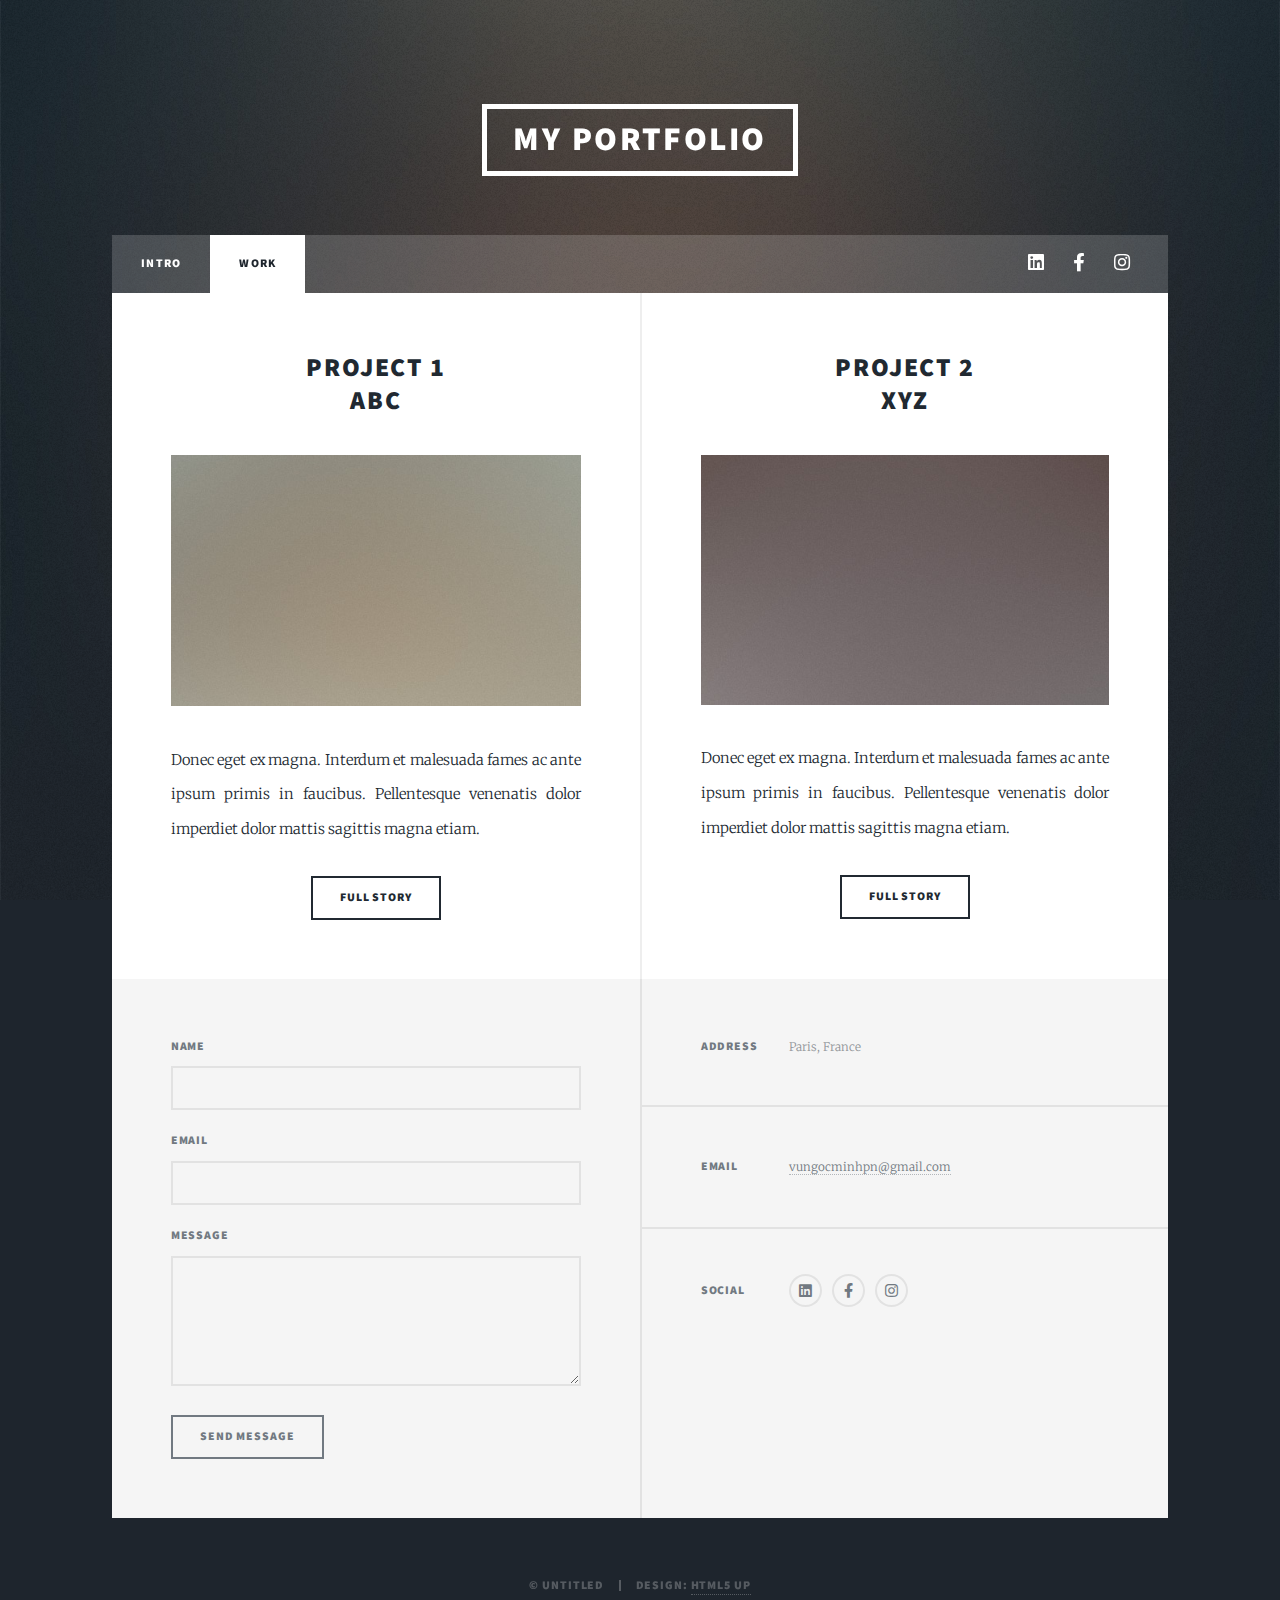
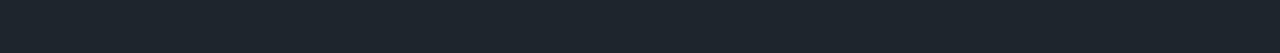
==== commit 49066d95: "update" ====
--- a/generic.html
+++ b/generic.html
@@ -19,41 +19,67 @@
 
 				<!-- Header -->
 					<header id="header">
-						<a href="index.html" class="logo">Massively</a>
+						<a href="index.html" class="logo">My portfolio</a>
 					</header>
 
 				<!-- Nav -->
 					<nav id="nav">
 						<ul class="links">
-							<li><a href="index.html">This is Massively</a></li>
-							<li class="active"><a href="generic.html">Generic Page</a></li>
-							<li><a href="elements.html">Elements Reference</a></li>
+							<li><a href="index.html">Intro</a></li>
+							<li class="active"><a href="generic.html">Work</a></li>
 						</ul>
 						<ul class="icons">
-							<li><a href="#" class="icon brands fa-twitter"><span class="label">Twitter</span></a></li>
-							<li><a href="#" class="icon brands fa-facebook-f"><span class="label">Facebook</span></a></li>
-							<li><a href="#" class="icon brands fa-instagram"><span class="label">Instagram</span></a></li>
-							<li><a href="#" class="icon brands fa-github"><span class="label">GitHub</span></a></li>
+							<li><a href="https://www.linkedin.com/in/vungocminh-on/" class="icon brands fa-linkedin"><span class="label">Linkedin</span></a></li>
+							<li><a href="https://www.facebook.com/ngoc.minh.161?ref=bookmarks" class="icon brands fa-facebook-f"><span class="label">Facebook</span></a></li>
+							<li><a href="https://www.instagram.com/ngoc_minh255/" class="icon brands fa-instagram"><span class="label">Instagram</span></a></li>
 						</ul>
 					</nav>
 
 				<!-- Main -->
 					<div id="main">
 
-						<!-- Post -->
-							<section class="post">
-								<header class="major">
-									<span class="date">April 25, 2017</span>
-									<h1>This is a<br />
-									Generic Page</h1>
-									<p>Aenean ornare velit lacus varius enim ullamcorper proin aliquam<br />
-									facilisis ante sed etiam magna interdum congue. Lorem ipsum dolor<br />
-									amet nullam sed etiam veroeros.</p>
-								</header>
-								<div class="image main"><img src="images/pic01.jpg" alt="" /></div>
-								<p>Donec eget ex magna. Interdum et malesuada fames ac ante ipsum primis in faucibus. Pellentesque venenatis dolor imperdiet dolor mattis sagittis. Praesent rutrum sem diam, vitae egestas enim auctor sit amet. Pellentesque leo mauris, consectetur id ipsum sit amet, fergiat. Pellentesque in mi eu massa lacinia malesuada et a elit. Donec urna ex, lacinia in purus ac, pretium pulvinar mauris. Nunc lorem mauris, fringilla in aliquam at, euismod in lectus. Pellentesque habitant morbi tristique senectus et netus et malesuada fames ac turpis egestas. Curabitur sapien risus, commodo eget turpis at, elementum convallis enim turpis, lorem ipsum dolor sit amet nullam.</p>
-								<p>Lorem ipsum dolor sit amet, consectetur adipiscing elit. Duis dapibus rutrum facilisis. Class aptent taciti sociosqu ad litora torquent per conubia nostra, per inceptos himenaeos. Etiam tristique libero eu nibh porttitor fermentum. Nullam venenatis erat id vehicula viverra. Nunc ultrices eros ut ultricies condimentum. Mauris risus lacus, blandit sit amet venenatis non, bibendum vitae dolor. Nunc lorem mauris, fringilla in aliquam at, euismod in lectus. Pellentesque habitant morbi tristique senectus et netus et malesuada fames ac turpis egestas. In non lorem sit amet elit placerat maximus. Pellentesque aliquam maximus risus. Donec eget ex magna. Interdum et malesuada fames ac ante ipsum primis in faucibus. Pellentesque venenatis dolor imperdiet dolor mattis sagittis. Praesent rutrum sem diam, vitae egestas enim auctor sit amet. Pellentesque leo mauris, consectetur id ipsum.</p>
+
+						
+							<section class="posts">
+								<article>
+									<header>
+										<!-- <span class="date">April 24, 2017</span>-->
+										<h2><a href="#">Project 1<br />
+										Abc</a></h2>
+									</header>
+									<a href="#" class="image fit"><img src="images/pic02.jpg" alt="" /></a>
+									<p>Donec eget ex magna. Interdum et malesuada fames ac ante ipsum primis in faucibus. Pellentesque venenatis dolor imperdiet dolor mattis sagittis magna etiam.</p>
+									<ul class="actions special">
+										<li><a href="#" class="button">Full Story</a></li>
+									</ul>
+								</article>
+								<article>
+									<header>
+										<!-- <span class="date">April 24, 2017</span>-->
+										<h2><a href="#">Project 2<br />
+										xyz</a></h2>
+									</header>
+									<a href="#" class="image fit"><img src="images/pic03.jpg" alt="" /></a>
+									<p>Donec eget ex magna. Interdum et malesuada fames ac ante ipsum primis in faucibus. Pellentesque venenatis dolor imperdiet dolor mattis sagittis magna etiam.</p>
+									<ul class="actions special">
+										<li><a href="#" class="button">Full Story</a></li>
+									</ul>
+								</article>								
 							</section>
+
+						<!-- <footer>
+								<div class="pagination">
+									<a href="#" class="page active">1</a>
+									<a href="#" class="page">2</a>
+									<a href="#" class="page">3</a>
+									<span class="extra">&hellip;</span>
+									<a href="#" class="page">8</a>
+									<a href="#" class="page">9</a>
+									<a href="#" class="page">10</a>
+									<a href="#" class="next">Next</a>
+								</div>
+							</footer> -->
+							
 
 					</div>
 
@@ -83,24 +109,18 @@
 						<section class="split contact">
 							<section class="alt">
 								<h3>Address</h3>
-								<p>1234 Somewhere Road #87257<br />
-								Nashville, TN 00000-0000</p>
-							</section>
-							<section>
-								<h3>Phone</h3>
-								<p><a href="#">(000) 000-0000</a></p>
+								<p>Paris, France</p>
 							</section>
 							<section>
 								<h3>Email</h3>
-								<p><a href="#">info@untitled.tld</a></p>
+								<p><a href="#">vungocminhpn@gmail.com</a></p>
 							</section>
 							<section>
 								<h3>Social</h3>
 								<ul class="icons alt">
-									<li><a href="#" class="icon brands alt fa-twitter"><span class="label">Twitter</span></a></li>
-									<li><a href="#" class="icon brands alt fa-facebook-f"><span class="label">Facebook</span></a></li>
-									<li><a href="#" class="icon brands alt fa-instagram"><span class="label">Instagram</span></a></li>
-									<li><a href="#" class="icon brands alt fa-github"><span class="label">GitHub</span></a></li>
+									<li><a href="https://www.linkedin.com/in/vungocminh-on/" class="icon brands alt fa-linkedin"><span class="label">Linkedin</span></a></li>
+									<li><a href="https://www.facebook.com/ngoc.minh.161?ref=bookmarks" class="icon brands alt fa-facebook-f"><span class="label">Facebook</span></a></li>
+									<li><a href="https://www.instagram.com/ngoc_minh255/" class="icon brands alt fa-instagram"><span class="label">Instagram</span></a></li>
 								</ul>
 							</section>
 						</section>
--- a/assets/css/main.css
+++ b/assets/css/main.css
@@ -2635,7 +2635,7 @@
 		.image.main {
 			display: block;
 			margin: 4rem 0;
-			width: 100%;
+			width: 50%;
 		}
 
 			.image.main:first-child {
@@ -2643,7 +2643,7 @@
 			}
 
 			.image.main img {
-				width: 100%;
+				width: 50%;
 			}
 
 		@media screen and (max-width: 736px) {
@@ -4686,4 +4686,45 @@
 			visibility: visible;
 		}
 
+	}
+	
+	.rotate90 {
+    -webkit-transform: rotate(90deg);
+    -moz-transform: rotate(90deg);
+    -o-transform: rotate(90deg);
+    -ms-transform: rotate(90deg);
+    transform: rotate(90deg);
+	}
+	
+	.center {
+	  display: block;
+	  margin-left: auto;
+	  margin-right: auto;
+	  width: 30%;
+	}
+	
+	.user-box img{
+		border-radius:50%;
+		width: 350px;
+		border: 2px solid #6caed5;
+		
+		
+	}
+	
+	.myProgress {
+  width: 100%;
+  background-color: #ddd;
+}
+
+	.myBar {
+	width: 1%;
+	height: 50px;
+	background-color: #4CAF50;
+	}
+
+	.column {
+	  float: left;
+	  width: 50%;
+	  padding: 10px;
+	  height: 300px; /* Should be removed. Only for demonstration */
 	}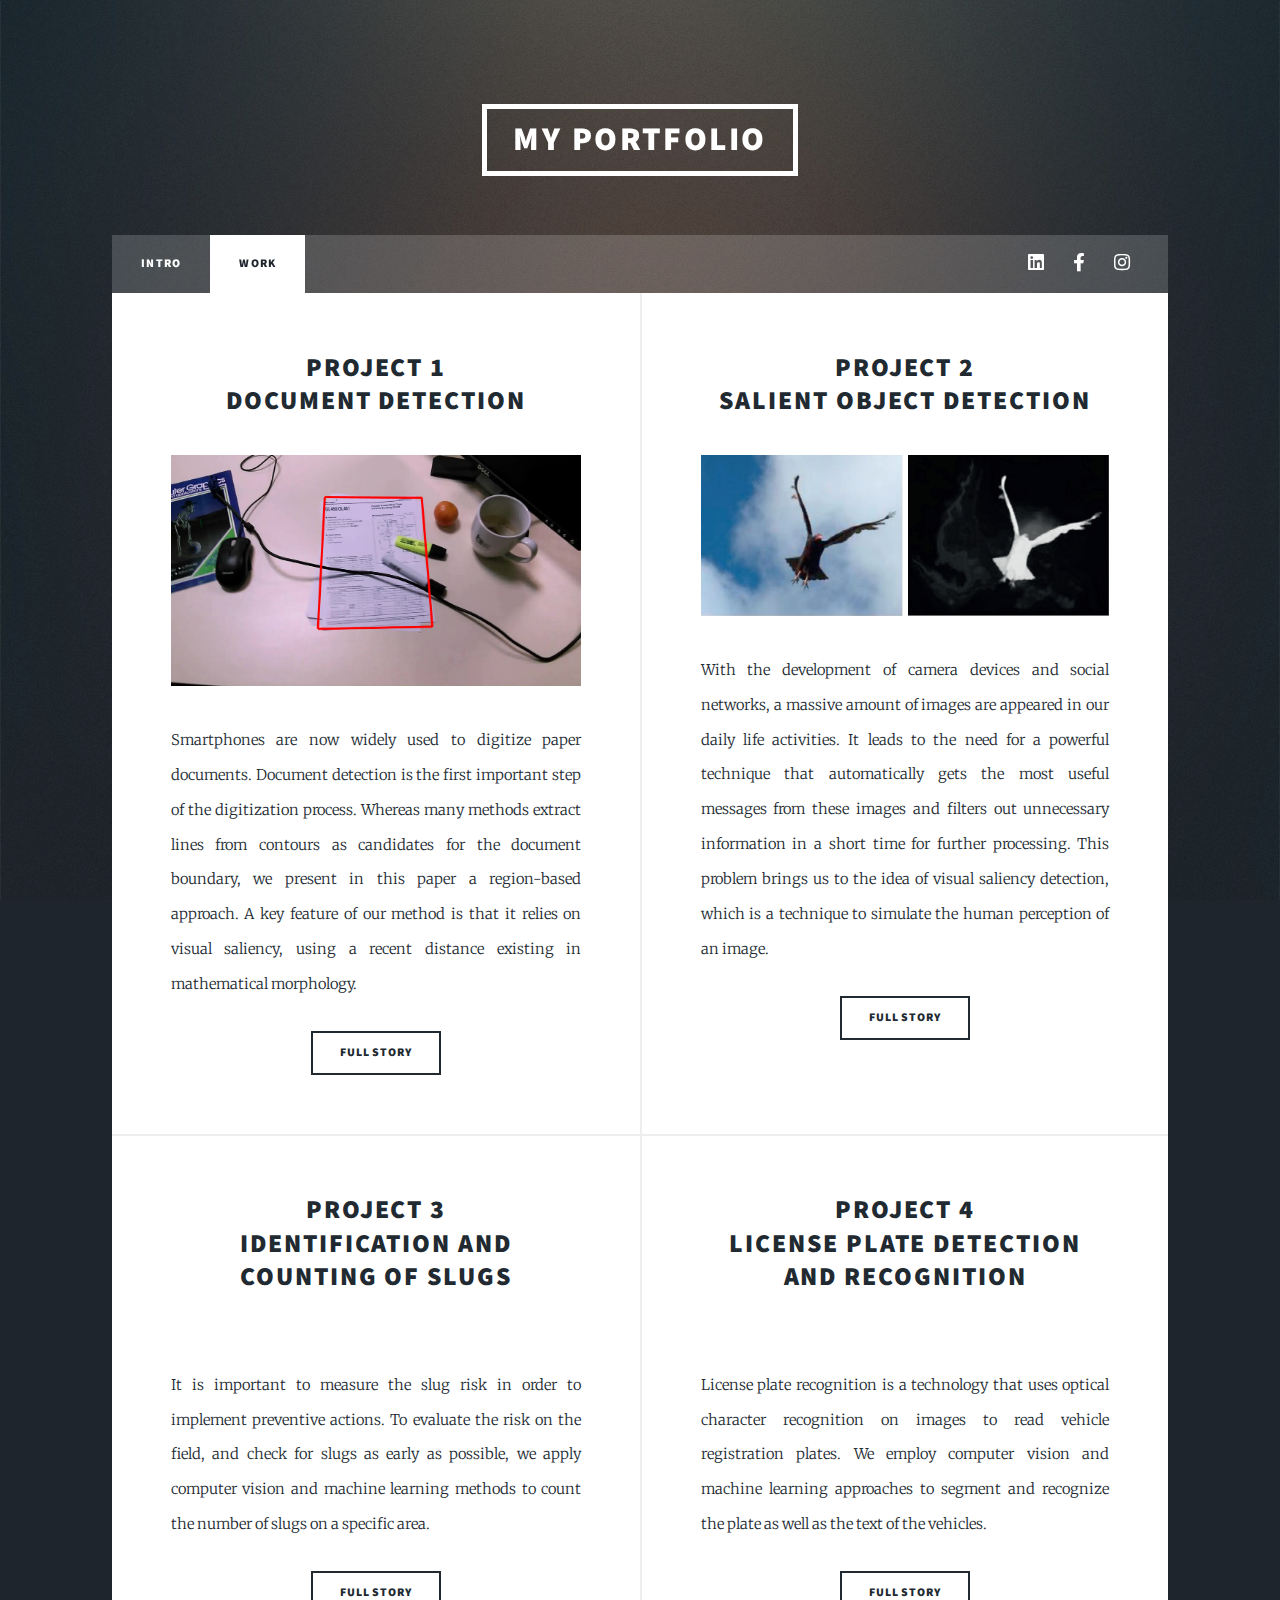
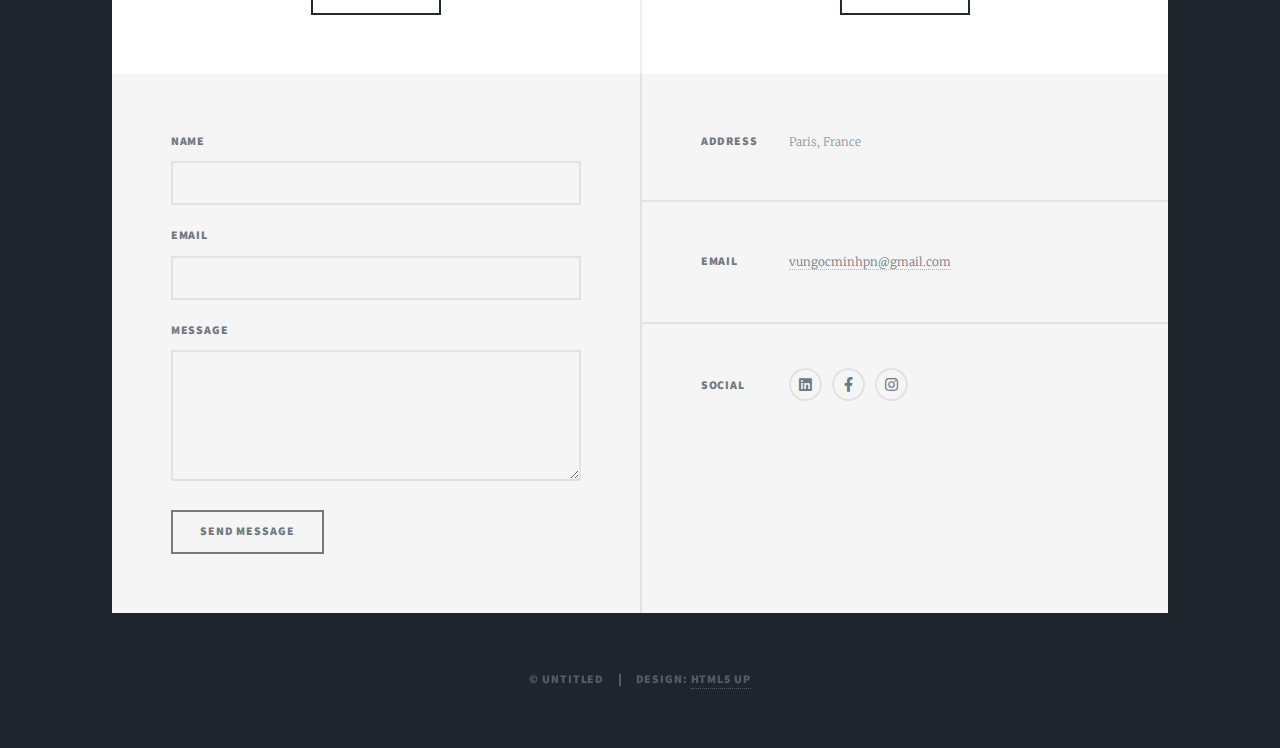
==== commit 7af327f8: "update" ====
--- a/generic.html
+++ b/generic.html
@@ -45,10 +45,16 @@
 									<header>
 										<!-- <span class="date">April 24, 2017</span>-->
 										<h2><a href="#">Project 1<br />
-										Abc</a></h2>
+										Document Detection</a></h2>
 									</header>
-									<a href="#" class="image fit"><img src="images/pic02.jpg" alt="" /></a>
-									<p>Donec eget ex magna. Interdum et malesuada fames ac ante ipsum primis in faucibus. Pellentesque venenatis dolor imperdiet dolor mattis sagittis magna etiam.</p>
+									<a href="#" class="image fit"><img src="images/doc4_re.png" alt="" /></a>
+									<p>Smartphones are now widely used to digitize
+										paper documents. Document detection is the first important
+										step of the digitization process. Whereas many methods extract
+										lines from contours as candidates for the document boundary,
+										we present in this paper a region-based approach. A key feature
+										of our method is that it relies on visual saliency, using a recent
+										distance existing in mathematical morphology.</p>
 									<ul class="actions special">
 										<li><a href="#" class="button">Full Story</a></li>
 									</ul>
@@ -57,14 +63,42 @@
 									<header>
 										<!-- <span class="date">April 24, 2017</span>-->
 										<h2><a href="#">Project 2<br />
-										xyz</a></h2>
+										Salient Object Detection</a></h2>
 									</header>
-									<a href="#" class="image fit"><img src="images/pic03.jpg" alt="" /></a>
-									<p>Donec eget ex magna. Interdum et malesuada fames ac ante ipsum primis in faucibus. Pellentesque venenatis dolor imperdiet dolor mattis sagittis magna etiam.</p>
+									<a href="#" class="image fit"><img src="images/Saliency_application.png" alt="" /></a>
+									<p>With the development of camera devices and social networks, a massive amount
+of images are appeared in our daily life activities. It leads to the need for a powerful technique that automatically gets the most useful messages from these images
+and filters out unnecessary information in a short time for further processing. This
+problem brings us to the idea of visual saliency detection, which is a technique to
+simulate the human perception of an image.</p>
 									<ul class="actions special">
 										<li><a href="#" class="button">Full Story</a></li>
 									</ul>
-								</article>								
+								</article>	
+								<article>
+									<header>
+										<!-- <span class="date">April 24, 2017</span>-->
+										<h2><a href="#">Project 3<br />
+										IDENTIFICATION AND COUNTING OF SLUGS</a></h2>
+									</header>
+									<a href="#" class="image fit"><img src="images/slugs.jpg" alt="" /></a>
+									<p>It is important to measure the slug risk in order to implement preventive actions. To evaluate the risk on the field, and check for slugs as early as possible, we apply computer vision and machine learning methods to count the number of slugs on a specific area.</p>
+									<ul class="actions special">
+										<li><a href="#" class="button">Full Story</a></li>
+									</ul>
+								</article>	
+								<article>
+									<header>
+										<!-- <span class="date">April 24, 2017</span>-->
+										<h2><a href="#">Project 4<br />
+										License plate detection and recognition</a></h2>
+									</header>
+									<a href="#" class="image fit"><img src="images/license.jpg" alt="" /></a>
+									<p>License plate recognition is a technology that uses optical character recognition on images to read vehicle registration plates. We employ computer vision and machine learning approaches to segment and recognize the plate as well as the text of the vehicles.</p>
+									<ul class="actions special">
+										<li><a href="#" class="button">Full Story</a></li>
+									</ul>
+								</article>									
 							</section>
 
 						<!-- <footer>
